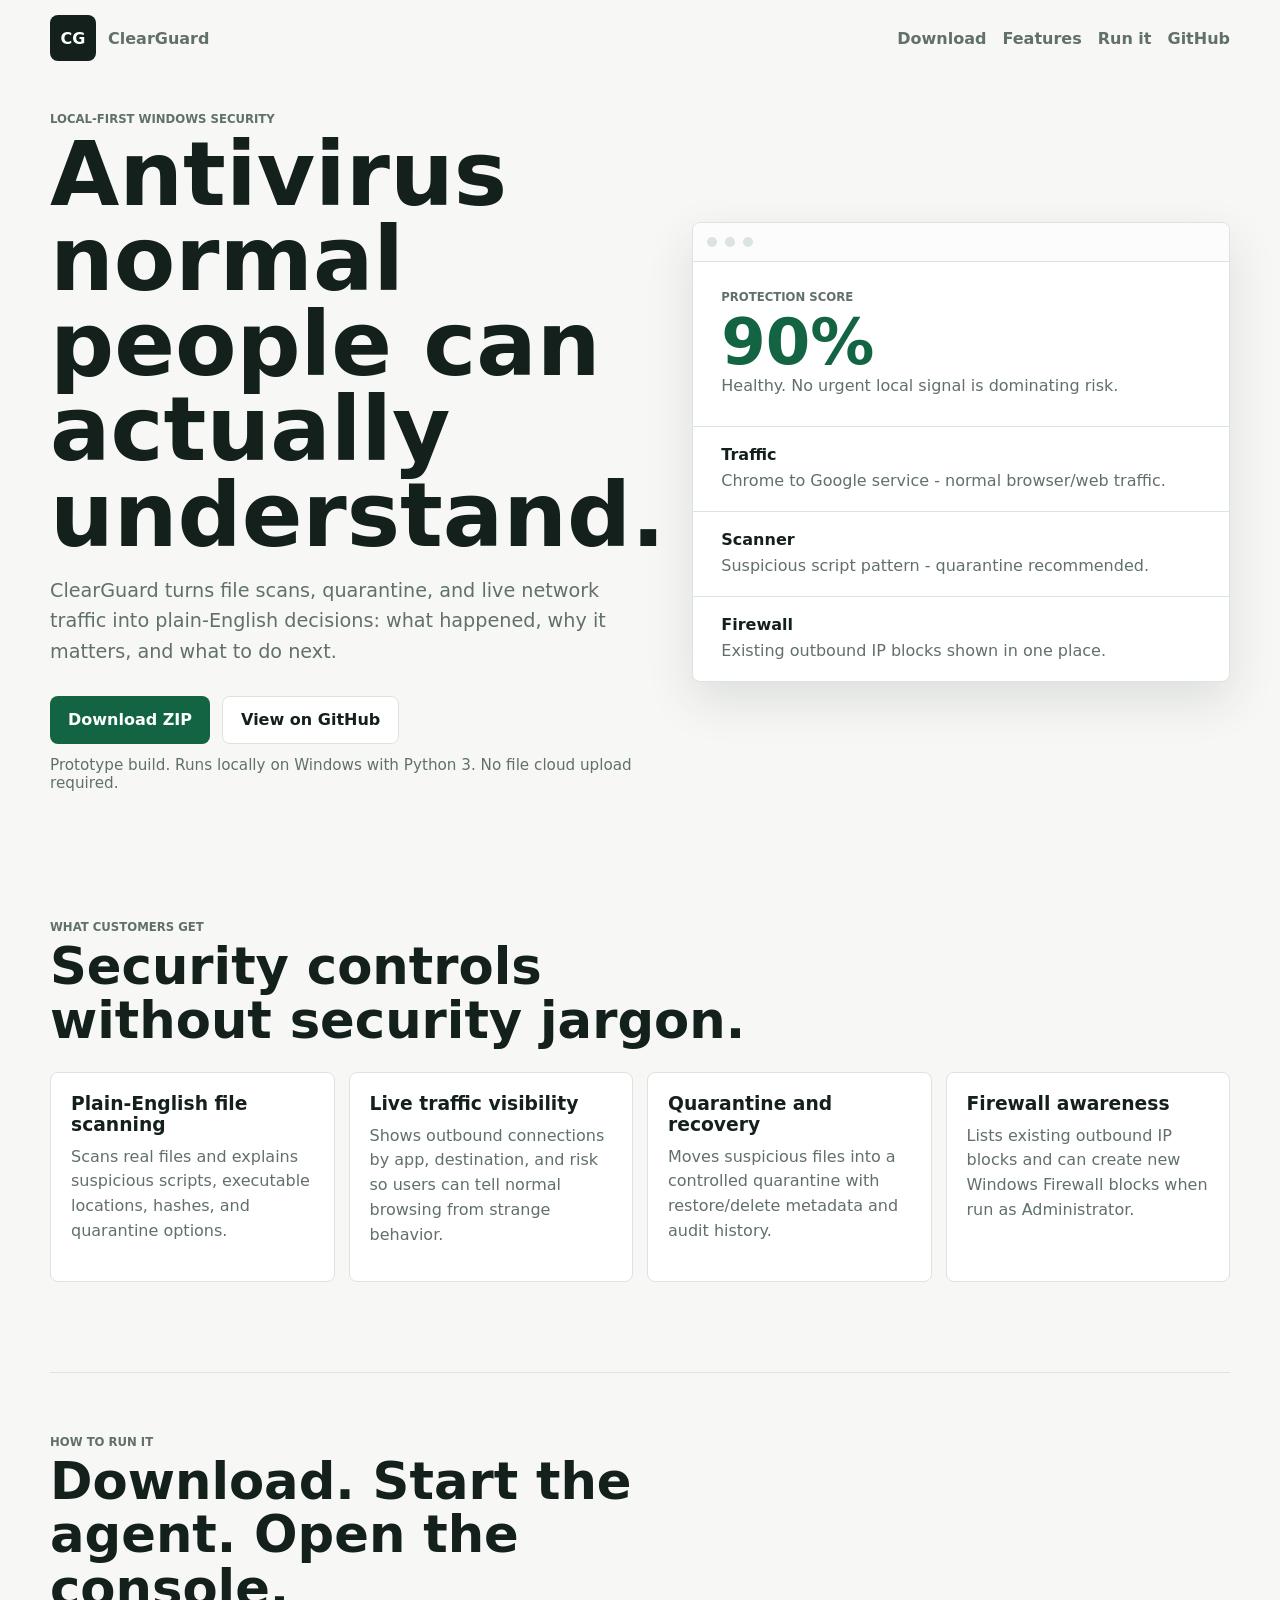
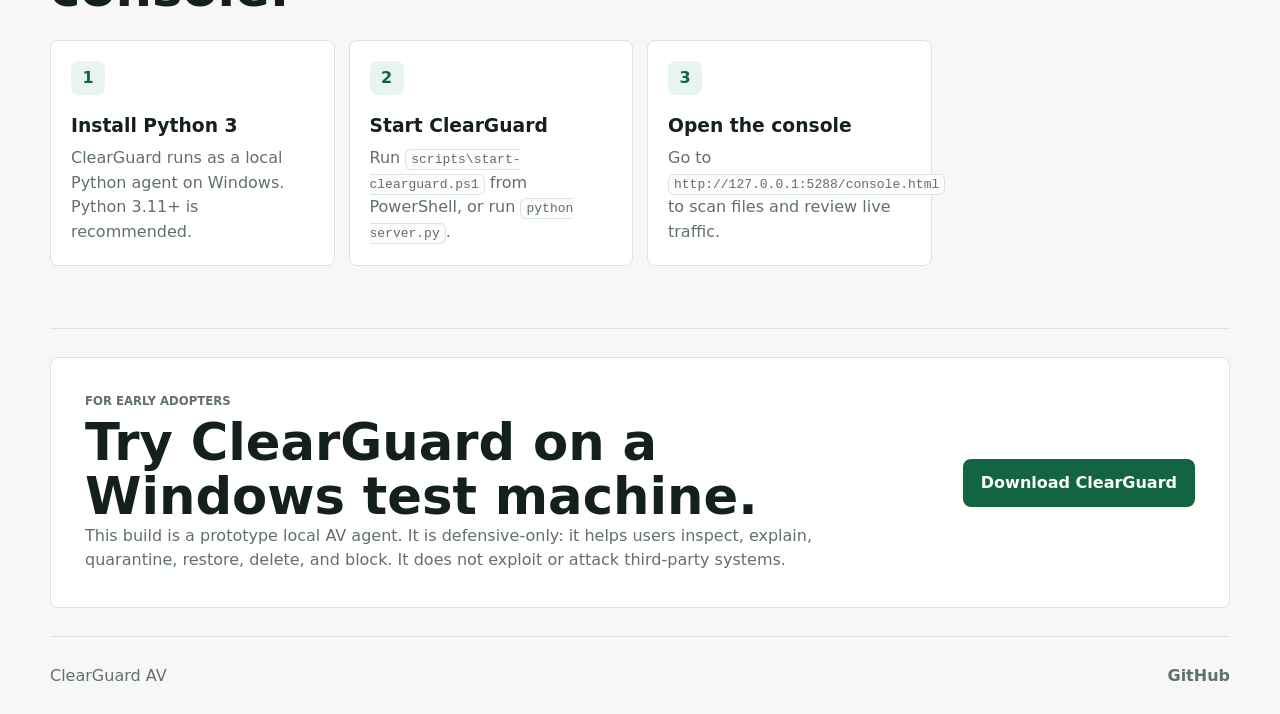
==== index.html @ 60182b29 "Build ClearGuard landing page and local AV console" ====
<!doctype html>
<html lang="en">
  <head>
    <meta charset="utf-8">
    <meta name="viewport" content="width=device-width, initial-scale=1">
    <title>ClearGuard AV - Antivirus normal people can control</title>
    <meta
      name="description"
      content="ClearGuard is a local Windows antivirus console that explains scans, quarantine, and network traffic in plain English."
    >
    <link rel="stylesheet" href="styles.css">
  </head>
  <body class="landing-body">
    <header class="landing-nav">
      <a class="landing-brand" href="index.html" aria-label="ClearGuard home">
        <span class="brand-mark" aria-hidden="true">CG</span>
        <span>ClearGuard</span>
      </a>
      <nav aria-label="Landing navigation">
        <a href="#download">Download</a>
        <a href="#features">Features</a>
        <a href="#run">Run it</a>
        <a href="https://github.com/Javen05/antivirus">GitHub</a>
      </nav>
    </header>

    <main>
      <section class="landing-hero">
        <div class="hero-copy">
          <p class="eyebrow">Local-first Windows security</p>
          <h1>Antivirus normal people can actually understand.</h1>
          <p>
            ClearGuard turns file scans, quarantine, and live network traffic into plain-English decisions:
            what happened, why it matters, and what to do next.
          </p>
          <div class="hero-actions" id="download">
            <a class="primary-link" href="https://github.com/Javen05/antivirus/archive/refs/heads/main.zip">Download ZIP</a>
            <a class="secondary-link" href="https://github.com/Javen05/antivirus">View on GitHub</a>
          </div>
          <p class="hero-note">Prototype build. Runs locally on Windows with Python 3. No file cloud upload required.</p>
        </div>

        <div class="hero-product" aria-label="ClearGuard product preview">
          <div class="product-top">
            <span></span>
            <span></span>
            <span></span>
          </div>
          <div class="product-score">
            <p class="eyebrow">Protection score</p>
            <strong>90%</strong>
            <span>Healthy. No urgent local signal is dominating risk.</span>
          </div>
          <div class="product-list">
            <article>
              <b>Traffic</b>
              <span>Chrome to Google service - normal browser/web traffic.</span>
            </article>
            <article>
              <b>Scanner</b>
              <span>Suspicious script pattern - quarantine recommended.</span>
            </article>
            <article>
              <b>Firewall</b>
              <span>Existing outbound IP blocks shown in one place.</span>
            </article>
          </div>
        </div>
      </section>

      <section class="landing-band" id="features">
        <div class="landing-section-head">
          <p class="eyebrow">What customers get</p>
          <h2>Security controls without security jargon.</h2>
        </div>
        <div class="feature-grid">
          <article>
            <h3>Plain-English file scanning</h3>
            <p>Scans real files and explains suspicious scripts, executable locations, hashes, and quarantine options.</p>
          </article>
          <article>
            <h3>Live traffic visibility</h3>
            <p>Shows outbound connections by app, destination, and risk so users can tell normal browsing from strange behavior.</p>
          </article>
          <article>
            <h3>Quarantine and recovery</h3>
            <p>Moves suspicious files into a controlled quarantine with restore/delete metadata and audit history.</p>
          </article>
          <article>
            <h3>Firewall awareness</h3>
            <p>Lists existing outbound IP blocks and can create new Windows Firewall blocks when run as Administrator.</p>
          </article>
        </div>
      </section>

      <section class="landing-band alt" id="run">
        <div class="landing-section-head">
          <p class="eyebrow">How to run it</p>
          <h2>Download. Start the agent. Open the console.</h2>
        </div>
        <div class="steps-grid">
          <article>
            <span>1</span>
            <h3>Install Python 3</h3>
            <p>ClearGuard runs as a local Python agent on Windows. Python 3.11+ is recommended.</p>
          </article>
          <article>
            <span>2</span>
            <h3>Start ClearGuard</h3>
            <p>Run <code>scripts\start-clearguard.ps1</code> from PowerShell, or run <code>python server.py</code>.</p>
          </article>
          <article>
            <span>3</span>
            <h3>Open the console</h3>
            <p>Go to <code>http://127.0.0.1:5288/console.html</code> to scan files and review live traffic.</p>
          </article>
        </div>
      </section>

      <section class="landing-cta">
        <div>
          <p class="eyebrow">For early adopters</p>
          <h2>Try ClearGuard on a Windows test machine.</h2>
          <p>
            This build is a prototype local AV agent. It is defensive-only: it helps users inspect, explain,
            quarantine, restore, delete, and block. It does not exploit or attack third-party systems.
          </p>
        </div>
        <a class="primary-link" href="https://github.com/Javen05/antivirus/archive/refs/heads/main.zip">Download ClearGuard</a>
      </section>
    </main>

    <footer class="landing-footer">
      <span>ClearGuard AV</span>
      <a href="https://github.com/Javen05/antivirus">GitHub</a>
    </footer>
  </body>
</html>
---- styles.css ----
:root {
  color-scheme: light;
  --bg: #f5f7f5;
  --surface: #ffffff;
  --ink: #14201b;
  --muted: #61706a;
  --line: #dce4df;
  --green: #1f8a5b;
  --green-dark: #126442;
  --amber: #c47a13;
  --red: #b83a3a;
  --blue: #356f9f;
  --shadow: 0 18px 48px rgba(30, 44, 38, 0.12);
}

* {
  box-sizing: border-box;
}

body {
  margin: 0;
  min-height: 100vh;
  background: var(--bg);
  color: var(--ink);
  font-family: Inter, ui-sans-serif, system-ui, -apple-system, BlinkMacSystemFont, "Segoe UI", sans-serif;
}

button,
input,
select {
  font: inherit;
}

button {
  cursor: pointer;
}

.app-shell {
  display: grid;
  grid-template-columns: 280px minmax(0, 1fr);
  min-height: 100vh;
}

.sidebar {
  display: flex;
  flex-direction: column;
  gap: 28px;
  min-width: 0;
  border-right: 1px solid var(--line);
  background: #fbfcfb;
  padding: 26px 20px;
}

.brand {
  display: flex;
  align-items: center;
  gap: 14px;
}

.brand-mark {
  display: grid;
  width: 46px;
  height: 46px;
  place-items: center;
  border-radius: 8px;
  background: var(--ink);
  color: white;
  font-weight: 800;
}

h1,
h2,
h3,
h4,
p {
  margin: 0;
}

.brand h1 {
  font-size: 1.25rem;
}

.brand p,
.eyebrow,
small {
  color: var(--muted);
}

.eyebrow {
  margin: 0 0 6px;
  font-size: 0.73rem;
  font-weight: 800;
  letter-spacing: 0;
  text-transform: uppercase;
}

.nav-list {
  display: grid;
  gap: 8px;
}

.nav-item,
.mode-button,
.icon-button,
.primary-action,
.secondary-action {
  min-height: 42px;
  border: 1px solid transparent;
  border-radius: 8px;
}

.nav-item {
  display: flex;
  align-items: center;
  gap: 12px;
  width: 100%;
  padding: 10px 12px;
  background: transparent;
  color: var(--muted);
  text-align: left;
}

.nav-item span {
  display: grid;
  width: 28px;
  height: 28px;
  place-items: center;
  border: 1px solid var(--line);
  border-radius: 8px;
  font-weight: 800;
}

.nav-item.active,
.nav-item:hover {
  background: #ecf4ef;
  color: var(--green-dark);
}

.trust-panel,
.panel,
.decision-card {
  border: 1px solid var(--line);
  border-radius: 8px;
  background: var(--surface);
}

.trust-panel {
  margin-top: auto;
  padding: 18px;
}

.trust-score {
  margin: 8px 0;
  color: var(--green-dark);
  font-size: 2.45rem;
  font-weight: 850;
}

.trust-panel p:last-child {
  color: var(--muted);
  line-height: 1.45;
}

.workspace {
  min-width: 0;
  padding: 28px;
}

.topbar {
  display: flex;
  align-items: center;
  justify-content: space-between;
  gap: 18px;
  margin-bottom: 24px;
}

.topbar h2 {
  font-size: clamp(1.55rem, 2.5vw, 2.3rem);
}

.mode-control {
  display: flex;
  gap: 6px;
  padding: 5px;
  border: 1px solid var(--line);
  border-radius: 8px;
  background: white;
}

.mode-button {
  padding: 0 14px;
  background: transparent;
  color: var(--muted);
}

.mode-button.active {
  background: var(--ink);
  color: white;
}

.view {
  display: none;
}

.view.active {
  display: block;
}

.status-grid {
  display: grid;
  grid-template-columns: repeat(3, minmax(0, 1fr));
  gap: 14px;
  margin-bottom: 16px;
}

.status-tile {
  display: flex;
  min-height: 132px;
  gap: 14px;
  padding: 18px;
  border: 1px solid var(--line);
  border-radius: 8px;
  background: white;
  box-shadow: 0 8px 24px rgba(30, 44, 38, 0.05);
}

.status-tile h3,
.panel h3,
.decision-card h3 {
  margin-bottom: 7px;
  font-size: 1.08rem;
}

.status-tile p,
.panel p,
.decision-card p,
.activity-item p,
.rule-item p,
.quarantine-item p,
.finding-item p {
  color: var(--muted);
  line-height: 1.5;
}

.tile-icon {
  display: grid;
  flex: 0 0 auto;
  width: 34px;
  height: 34px;
  place-items: center;
  border-radius: 8px;
  background: #e8f5ee;
  color: var(--green-dark);
  font-weight: 900;
}

.panel {
  padding: 20px;
  box-shadow: var(--shadow);
}

.split-panel {
  display: grid;
  grid-template-columns: minmax(0, 1fr) 360px;
  gap: 18px;
}

.section-head {
  display: flex;
  align-items: center;
  justify-content: space-between;
  gap: 14px;
  margin-bottom: 16px;
}

.section-head.subhead {
  margin-top: 24px;
}

.icon-button {
  display: grid;
  min-width: 42px;
  place-items: center;
  border-color: var(--line);
  background: white;
  color: var(--ink);
  font-weight: 800;
}

.activity-list,
.rules-list,
.quarantine-list,
.findings-list {
  display: grid;
  gap: 10px;
}

.activity-item,
.rule-item,
.quarantine-item,
.finding-item,
.empty-state {
  display: flex;
  align-items: flex-start;
  justify-content: space-between;
  gap: 14px;
  min-height: 74px;
  padding: 14px;
  border: 1px solid var(--line);
  border-radius: 8px;
  background: #fbfcfb;
}

.activity-item {
  justify-content: flex-start;
}

.activity-item h4,
.quarantine-item h4,
.finding-item h4,
.rule-item h4 {
  margin-bottom: 4px;
}

.risk-dot {
  flex: 0 0 auto;
  width: 12px;
  height: 12px;
  margin-top: 6px;
  border-radius: 50%;
  background: var(--green);
}

.risk-dot.medium,
.risk-pill.medium,
.finding-item.medium {
  border-color: #f0c27b;
}

.risk-dot.medium {
  background: var(--amber);
}

.risk-dot.high,
.risk-dot.critical {
  background: var(--red);
}

.finding-item.high,
.finding-item.critical {
  border-color: #e7a4a4;
}

.decision-card {
  align-self: start;
  padding: 18px;
  background: #fffdf9;
}

.input-row,
.quarantine-actions {
  display: flex;
  flex-wrap: wrap;
  gap: 8px;
  margin-top: 16px;
}

.input-row.wide {
  align-items: stretch;
  margin-bottom: 16px;
}

input {
  min-width: 0;
  min-height: 42px;
  flex: 1 1 220px;
  border: 1px solid var(--line);
  border-radius: 8px;
  padding: 0 12px;
}

.primary-action,
.secondary-action {
  padding: 0 14px;
  font-weight: 750;
}

.primary-action {
  border-color: var(--green-dark);
  background: var(--green-dark);
  color: white;
}

.primary-action.danger {
  border-color: var(--red);
  background: var(--red);
}

.secondary-action {
  border-color: var(--line);
  background: white;
  color: var(--ink);
}

.result-box {
  margin-top: 14px;
  padding: 12px;
  min-height: 48px;
  border: 1px solid var(--line);
  border-radius: 8px;
  background: white;
  color: var(--muted);
  line-height: 1.45;
}

.table-wrap {
  overflow-x: auto;
}

table {
  width: 100%;
  min-width: 760px;
  border-collapse: collapse;
}

th,
td {
  padding: 12px;
  border-bottom: 1px solid var(--line);
  text-align: left;
  vertical-align: top;
}

th {
  color: var(--muted);
  font-size: 0.78rem;
  text-transform: uppercase;
}

.risk-pill {
  display: inline-flex;
  min-width: 74px;
  justify-content: center;
  border: 1px solid var(--line);
  border-radius: 999px;
  padding: 4px 8px;
  background: #eef7f2;
  color: var(--green-dark);
  font-size: 0.8rem;
  font-weight: 800;
}

.risk-pill.info {
  background: #eef3f8;
  color: var(--blue);
}

.risk-pill.medium {
  background: #fff2df;
  color: var(--amber);
}

.risk-pill.high,
.risk-pill.critical {
  background: #fff0f0;
  color: var(--red);
}

.learn-grid {
  display: grid;
  grid-template-columns: repeat(2, minmax(0, 1fr));
  gap: 18px;
}

.learn-grid article {
  padding: 16px;
  border: 1px solid var(--line);
  border-radius: 8px;
  background: #fbfcfb;
}

@media (max-width: 1080px) {
  .status-grid,
  .split-panel,
  .learn-grid {
    grid-template-columns: 1fr;
  }
}

@media (max-width: 940px) {
  .app-shell {
    grid-template-columns: 1fr;
  }

  .sidebar {
    position: static;
    gap: 18px;
    border-right: 0;
    border-bottom: 1px solid var(--line);
  }

  .trust-panel {
    margin-top: 0;
  }
}

@media (max-width: 620px) {
  .workspace,
  .sidebar {
    padding: 18px;
  }

  .topbar {
    align-items: stretch;
    flex-direction: column;
  }

  .mode-control,
  .nav-list {
    overflow-x: auto;
  }

  .nav-list {
    display: flex;
  }

  .nav-item {
    flex: 0 0 auto;
    width: auto;
    white-space: nowrap;
  }

  .nav-item span {
    display: none;
  }

  .mode-button {
    flex: 1;
  }

  .activity-item,
  .quarantine-item,
  .rule-item,
  .finding-item {
    flex-direction: column;
  }
}

.landing-body {
  background: #f7f8f6;
}

.landing-nav,
.landing-footer {
  display: flex;
  align-items: center;
  justify-content: space-between;
  gap: 18px;
  width: min(1180px, calc(100% - 40px));
  margin: 0 auto;
}

.landing-nav {
  min-height: 76px;
}

.landing-brand {
  display: inline-flex;
  align-items: center;
  gap: 12px;
  color: var(--ink);
  font-weight: 850;
  text-decoration: none;
}

.landing-nav nav,
.landing-footer {
  display: flex;
  flex-wrap: wrap;
  gap: 16px;
}

.landing-nav a,
.landing-footer a {
  color: var(--muted);
  font-weight: 750;
  text-decoration: none;
}

.landing-nav a:hover,
.landing-footer a:hover {
  color: var(--green-dark);
}

.landing-hero {
  display: grid;
  grid-template-columns: minmax(0, 1.05fr) minmax(360px, 0.95fr);
  gap: 48px;
  align-items: center;
  width: min(1180px, calc(100% - 40px));
  min-height: calc(100vh - 118px);
  margin: 0 auto;
  padding: 34px 0 64px;
}

.hero-copy h1 {
  max-width: 760px;
  margin-bottom: 18px;
  font-size: clamp(3rem, 7vw, 5.7rem);
  line-height: 0.95;
}

.hero-copy > p:not(.eyebrow):not(.hero-note) {
  max-width: 650px;
  color: var(--muted);
  font-size: 1.2rem;
  line-height: 1.6;
}

.hero-actions {
  display: flex;
  flex-wrap: wrap;
  gap: 12px;
  margin: 28px 0 12px;
}

.primary-link,
.secondary-link {
  display: inline-flex;
  align-items: center;
  justify-content: center;
  min-height: 48px;
  border-radius: 8px;
  padding: 0 18px;
  font-weight: 850;
  text-decoration: none;
}

.primary-link {
  background: var(--green-dark);
  color: white;
}

.secondary-link {
  border: 1px solid var(--line);
  background: white;
  color: var(--ink);
}

.hero-note {
  color: var(--muted);
  font-size: 0.95rem;
}

.hero-product {
  overflow: hidden;
  border: 1px solid var(--line);
  border-radius: 8px;
  background: white;
  box-shadow: var(--shadow);
}

.product-top {
  display: flex;
  gap: 8px;
  padding: 14px;
  border-bottom: 1px solid var(--line);
  background: #fbfcfb;
}

.product-top span {
  width: 10px;
  height: 10px;
  border-radius: 50%;
  background: var(--line);
}

.product-score {
  padding: 28px;
  border-bottom: 1px solid var(--line);
}

.product-score strong {
  display: block;
  color: var(--green-dark);
  font-size: 4rem;
  line-height: 1;
}

.product-score span,
.product-list span {
  color: var(--muted);
  line-height: 1.5;
}

.product-list {
  display: grid;
  gap: 0;
}

.product-list article {
  display: grid;
  gap: 5px;
  padding: 18px 28px;
  border-bottom: 1px solid var(--line);
}

.product-list article:last-child {
  border-bottom: 0;
}

.landing-band,
.landing-cta {
  width: min(1180px, calc(100% - 40px));
  margin: 0 auto 28px;
  padding: 62px 0;
}

.landing-band.alt {
  border-top: 1px solid var(--line);
  border-bottom: 1px solid var(--line);
}

.landing-section-head {
  max-width: 720px;
  margin-bottom: 24px;
}

.landing-section-head h2,
.landing-cta h2 {
  font-size: clamp(2rem, 4vw, 3.2rem);
  line-height: 1.05;
}

.feature-grid,
.steps-grid {
  display: grid;
  grid-template-columns: repeat(4, minmax(0, 1fr));
  gap: 14px;
}

.feature-grid article,
.steps-grid article {
  min-height: 210px;
  border: 1px solid var(--line);
  border-radius: 8px;
  background: white;
  padding: 20px;
}

.feature-grid h3,
.steps-grid h3 {
  margin-bottom: 10px;
}

.feature-grid p,
.steps-grid p,
.landing-cta p {
  color: var(--muted);
  line-height: 1.55;
}

.steps-grid span {
  display: grid;
  width: 34px;
  height: 34px;
  place-items: center;
  margin-bottom: 20px;
  border-radius: 8px;
  background: #e8f5ee;
  color: var(--green-dark);
  font-weight: 900;
}

code {
  border: 1px solid var(--line);
  border-radius: 6px;
  background: #fbfcfb;
  padding: 2px 5px;
}

.landing-cta {
  display: flex;
  align-items: center;
  justify-content: space-between;
  gap: 26px;
  border: 1px solid var(--line);
  border-radius: 8px;
  background: white;
  padding: 34px;
}

.landing-cta div {
  max-width: 760px;
}

.landing-footer {
  min-height: 78px;
  border-top: 1px solid var(--line);
  color: var(--muted);
}

@media (max-width: 980px) {
  .landing-hero,
  .feature-grid,
  .steps-grid {
    grid-template-columns: 1fr;
  }

  .landing-hero {
    min-height: auto;
  }

  .hero-product {
    min-width: 0;
  }

  .landing-cta {
    align-items: flex-start;
    flex-direction: column;
  }
}

@media (max-width: 640px) {
  .landing-nav {
    align-items: flex-start;
    flex-direction: column;
    padding: 18px 0;
  }

  .landing-nav nav {
    gap: 12px;
  }

  .hero-copy h1 {
    font-size: 3rem;
  }
}
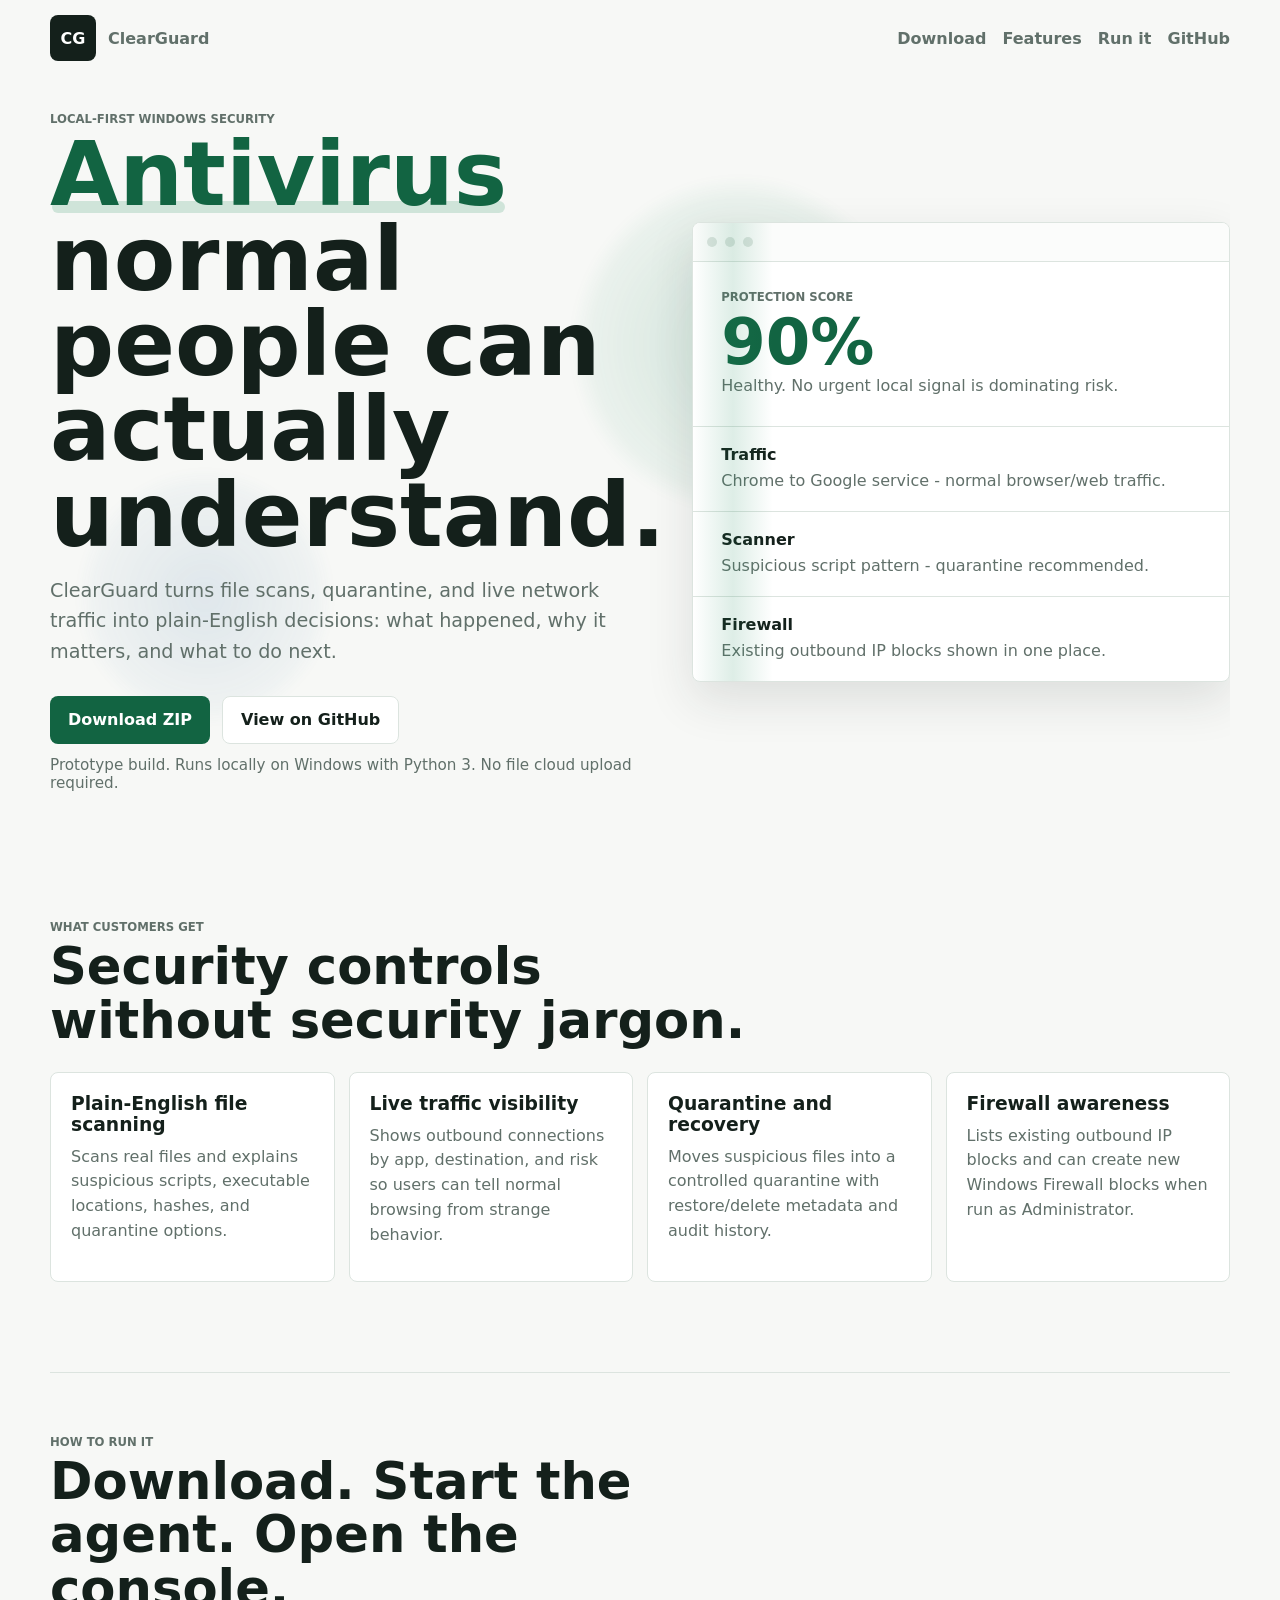
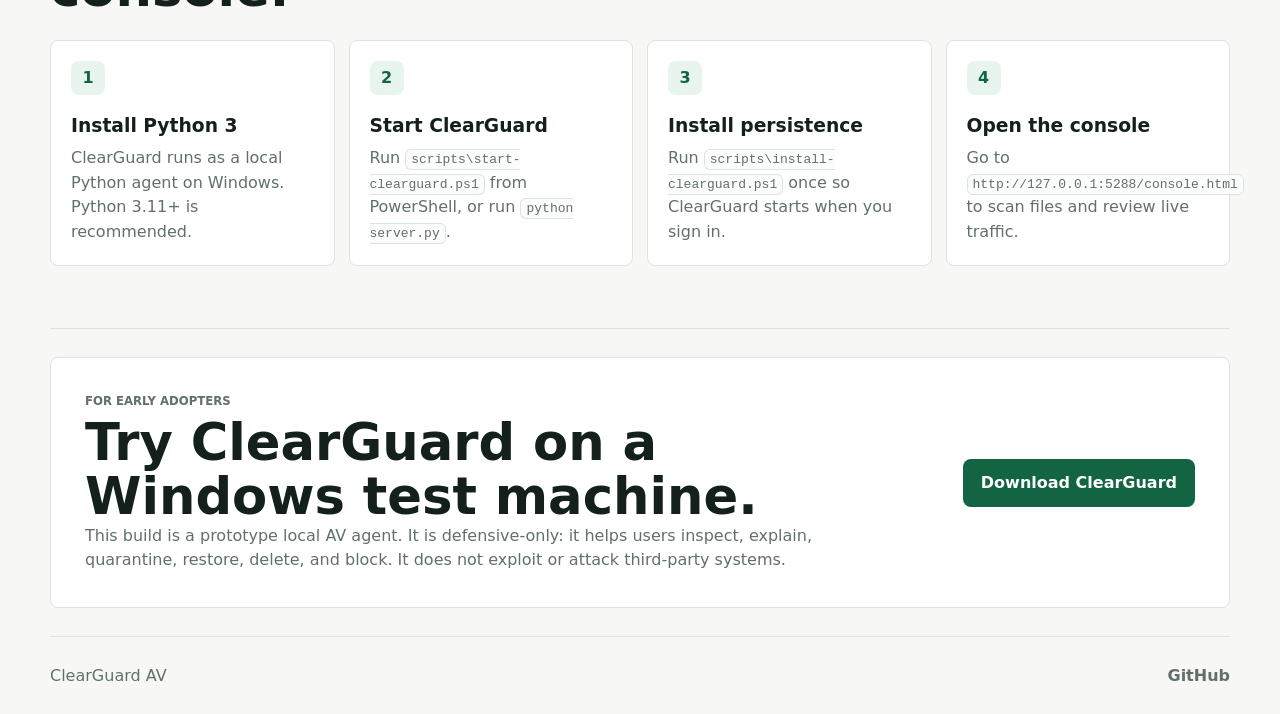
==== commit 6460c011: "Add persistence notifications unblock and animated landing" ====
--- a/index.html
+++ b/index.html
@@ -25,10 +25,12 @@
     </header>
 
     <main>
-      <section class="landing-hero">
+      <section class="landing-hero parallax-stage">
+        <div class="hero-aura aura-one" data-parallax="0.18"></div>
+        <div class="hero-aura aura-two" data-parallax="-0.12"></div>
         <div class="hero-copy">
           <p class="eyebrow">Local-first Windows security</p>
-          <h1>Antivirus normal people can actually understand.</h1>
+          <h1><span class="word-pop">Antivirus</span> normal people can actually understand.</h1>
           <p>
             ClearGuard turns file scans, quarantine, and live network traffic into plain-English decisions:
             what happened, why it matters, and what to do next.
@@ -40,12 +42,13 @@
           <p class="hero-note">Prototype build. Runs locally on Windows with Python 3. No file cloud upload required.</p>
         </div>
 
-        <div class="hero-product" aria-label="ClearGuard product preview">
+        <div class="hero-product float-card" aria-label="ClearGuard product preview">
           <div class="product-top">
             <span></span>
             <span></span>
             <span></span>
           </div>
+          <div class="scan-line" aria-hidden="true"></div>
           <div class="product-score">
             <p class="eyebrow">Protection score</p>
             <strong>90%</strong>
@@ -68,7 +71,7 @@
         </div>
       </section>
 
-      <section class="landing-band" id="features">
+      <section class="landing-band reveal" id="features">
         <div class="landing-section-head">
           <p class="eyebrow">What customers get</p>
           <h2>Security controls without security jargon.</h2>
@@ -93,7 +96,7 @@
         </div>
       </section>
 
-      <section class="landing-band alt" id="run">
+      <section class="landing-band alt reveal" id="run">
         <div class="landing-section-head">
           <p class="eyebrow">How to run it</p>
           <h2>Download. Start the agent. Open the console.</h2>
@@ -111,13 +114,18 @@
           </article>
           <article>
             <span>3</span>
+            <h3>Install persistence</h3>
+            <p>Run <code>scripts\install-clearguard.ps1</code> once so ClearGuard starts when you sign in.</p>
+          </article>
+          <article>
+            <span>4</span>
             <h3>Open the console</h3>
             <p>Go to <code>http://127.0.0.1:5288/console.html</code> to scan files and review live traffic.</p>
           </article>
         </div>
       </section>
 
-      <section class="landing-cta">
+      <section class="landing-cta reveal">
         <div>
           <p class="eyebrow">For early adopters</p>
           <h2>Try ClearGuard on a Windows test machine.</h2>
@@ -134,5 +142,6 @@
       <span>ClearGuard AV</span>
       <a href="https://github.com/Javen05/antivirus">GitHub</a>
     </footer>
+    <script src="landing.js"></script>
   </body>
 </html>
--- a/styles.css
+++ b/styles.css
@@ -358,11 +358,39 @@
 }
 
 .input-row,
-.quarantine-actions {
+.quarantine-actions,
+.decision-actions {
   display: flex;
   flex-wrap: wrap;
   gap: 8px;
   margin-top: 16px;
+}
+
+.toggle-list {
+  display: grid;
+  gap: 10px;
+  margin-top: 16px;
+}
+
+.toggle-list label {
+  display: flex;
+  align-items: center;
+  gap: 10px;
+  color: var(--ink);
+  font-weight: 750;
+}
+
+.toggle-list input {
+  flex: 0 0 auto;
+  width: 18px;
+  min-height: 18px;
+}
+
+hr {
+  height: 1px;
+  margin: 20px 0;
+  border: 0;
+  background: var(--line);
 }
 
 .input-row.wide {
@@ -593,6 +621,7 @@
 }
 
 .landing-hero {
+  position: relative;
   display: grid;
   grid-template-columns: minmax(0, 1.05fr) minmax(360px, 0.95fr);
   gap: 48px;
@@ -603,11 +632,66 @@
   padding: 34px 0 64px;
 }
 
+.parallax-stage {
+  overflow: hidden;
+}
+
+.hero-aura {
+  position: absolute;
+  z-index: 0;
+  border-radius: 999px;
+  filter: blur(8px);
+  opacity: 0.38;
+  pointer-events: none;
+}
+
+.aura-one {
+  width: 320px;
+  height: 320px;
+  top: 14%;
+  right: 28%;
+  background: radial-gradient(circle, rgba(31, 138, 91, 0.45), rgba(31, 138, 91, 0));
+}
+
+.aura-two {
+  width: 240px;
+  height: 240px;
+  bottom: 18%;
+  left: 3%;
+  background: radial-gradient(circle, rgba(53, 111, 159, 0.32), rgba(53, 111, 159, 0));
+}
+
+.hero-copy,
+.hero-product {
+  position: relative;
+  z-index: 1;
+}
+
 .hero-copy h1 {
   max-width: 760px;
   margin-bottom: 18px;
   font-size: clamp(3rem, 7vw, 5.7rem);
   line-height: 0.95;
+}
+
+.word-pop {
+  position: relative;
+  display: inline-block;
+  color: var(--green-dark);
+  animation: wordLift 3.4s ease-in-out infinite;
+}
+
+.word-pop::after {
+  content: "";
+  position: absolute;
+  left: 2px;
+  right: 2px;
+  bottom: 4px;
+  height: 12px;
+  z-index: -1;
+  border-radius: 999px;
+  background: rgba(31, 138, 91, 0.18);
+  animation: underlinePulse 2.8s ease-in-out infinite;
 }
 
 .hero-copy > p:not(.eyebrow):not(.hero-note) {
@@ -653,11 +737,23 @@
 }
 
 .hero-product {
+  position: relative;
   overflow: hidden;
   border: 1px solid var(--line);
   border-radius: 8px;
   background: white;
   box-shadow: var(--shadow);
+  animation: floatCard 5.5s ease-in-out infinite;
+}
+
+.scan-line {
+  position: absolute;
+  top: 0;
+  bottom: 0;
+  width: 80px;
+  background: linear-gradient(90deg, transparent, rgba(31, 138, 91, 0.15), transparent);
+  animation: scanSweep 4s ease-in-out infinite;
+  pointer-events: none;
 }
 
 .product-top {
@@ -746,6 +842,14 @@
   border-radius: 8px;
   background: white;
   padding: 20px;
+  transition: transform 180ms ease, box-shadow 180ms ease, border-color 180ms ease;
+}
+
+.feature-grid article:hover,
+.steps-grid article:hover {
+  transform: translateY(-4px);
+  border-color: rgba(31, 138, 91, 0.35);
+  box-shadow: 0 16px 36px rgba(30, 44, 38, 0.1);
 }
 
 .feature-grid h3,
@@ -798,6 +902,70 @@
   min-height: 78px;
   border-top: 1px solid var(--line);
   color: var(--muted);
+}
+
+.reveal {
+  opacity: 0;
+  transform: translateY(22px);
+  transition: opacity 520ms ease, transform 520ms ease;
+}
+
+.reveal.visible {
+  opacity: 1;
+  transform: translateY(0);
+}
+
+@keyframes floatCard {
+  0%,
+  100% {
+    transform: translateY(0);
+  }
+  50% {
+    transform: translateY(-10px);
+  }
+}
+
+@keyframes scanSweep {
+  0% {
+    left: -90px;
+  }
+  48%,
+  100% {
+    left: calc(100% + 90px);
+  }
+}
+
+@keyframes wordLift {
+  0%,
+  100% {
+    transform: translateY(0);
+  }
+  50% {
+    transform: translateY(-4px);
+  }
+}
+
+@keyframes underlinePulse {
+  0%,
+  100% {
+    transform: scaleX(0.9);
+    opacity: 0.55;
+  }
+  50% {
+    transform: scaleX(1.04);
+    opacity: 1;
+  }
+}
+
+@media (prefers-reduced-motion: reduce) {
+  *,
+  *::before,
+  *::after {
+    animation-duration: 0.001ms !important;
+    animation-iteration-count: 1 !important;
+    scroll-behavior: auto !important;
+    transition-duration: 0.001ms !important;
+  }
 }
 
 @media (max-width: 980px) {
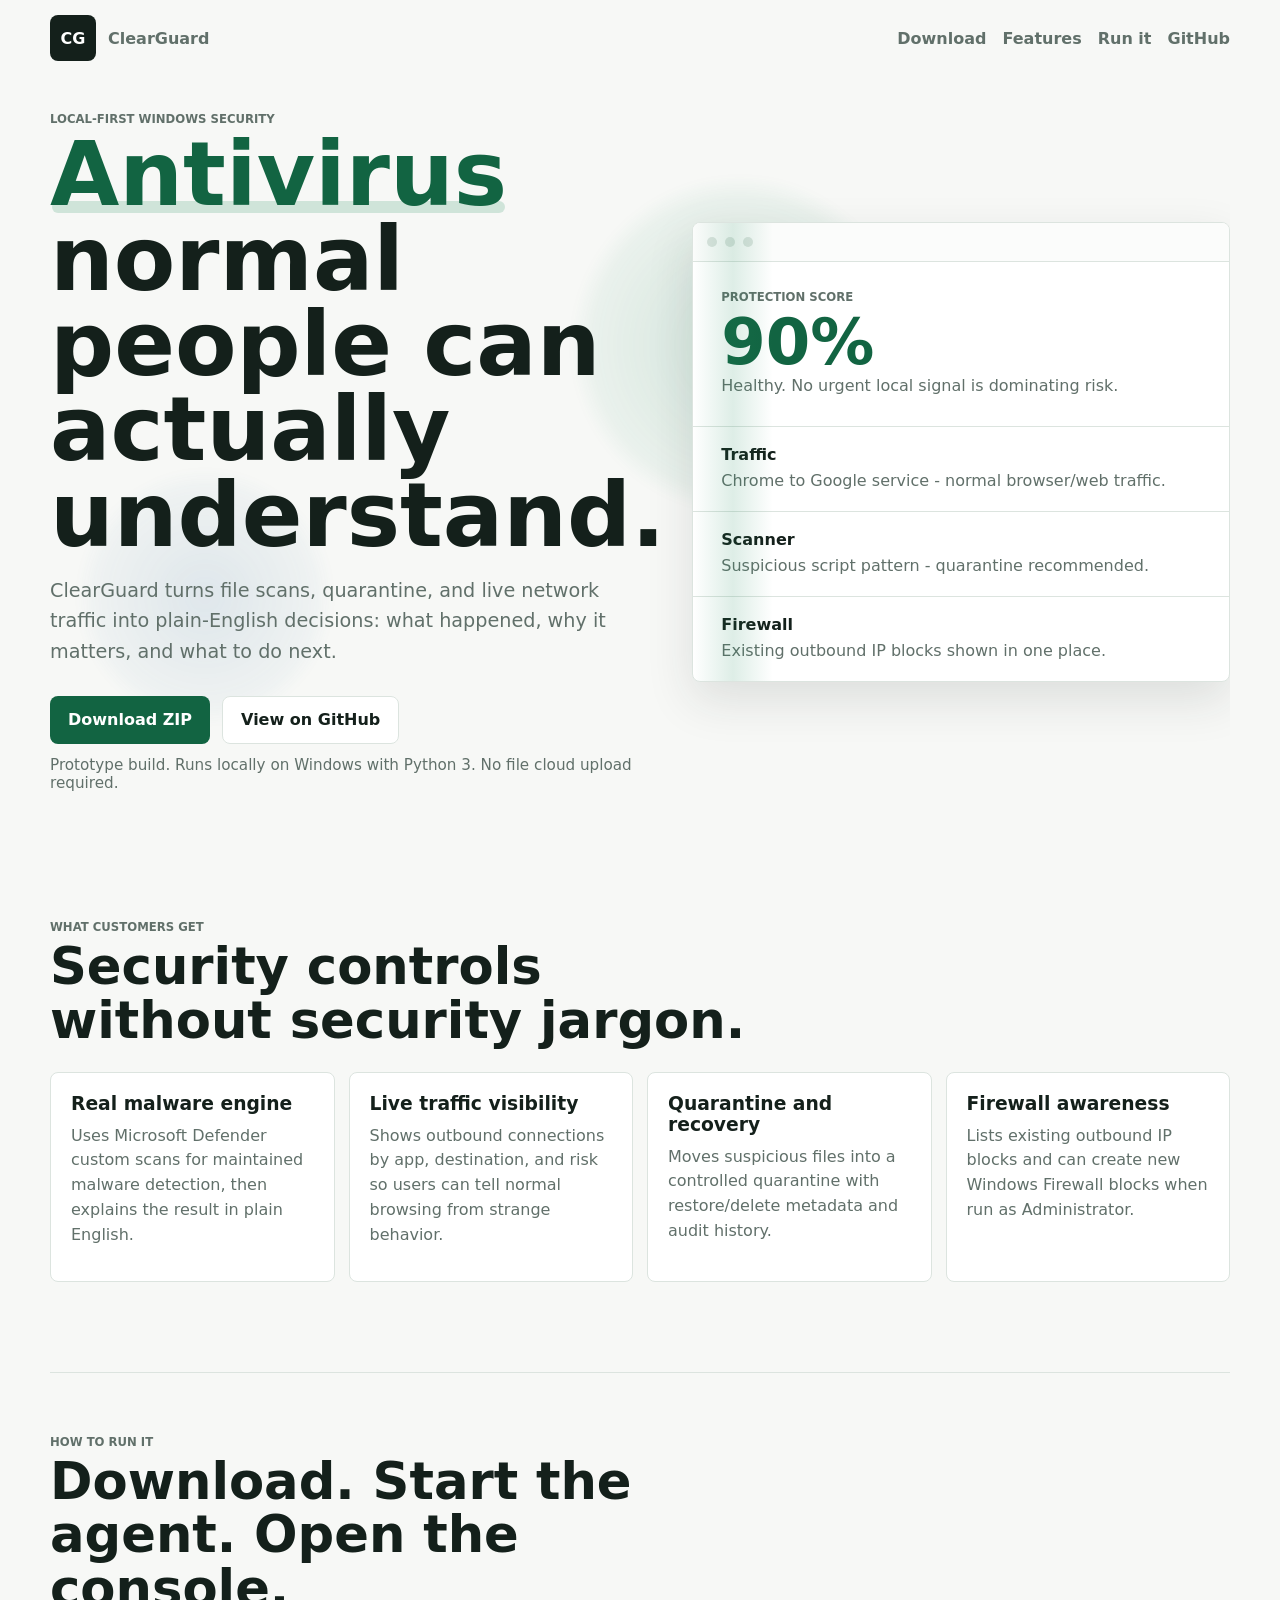
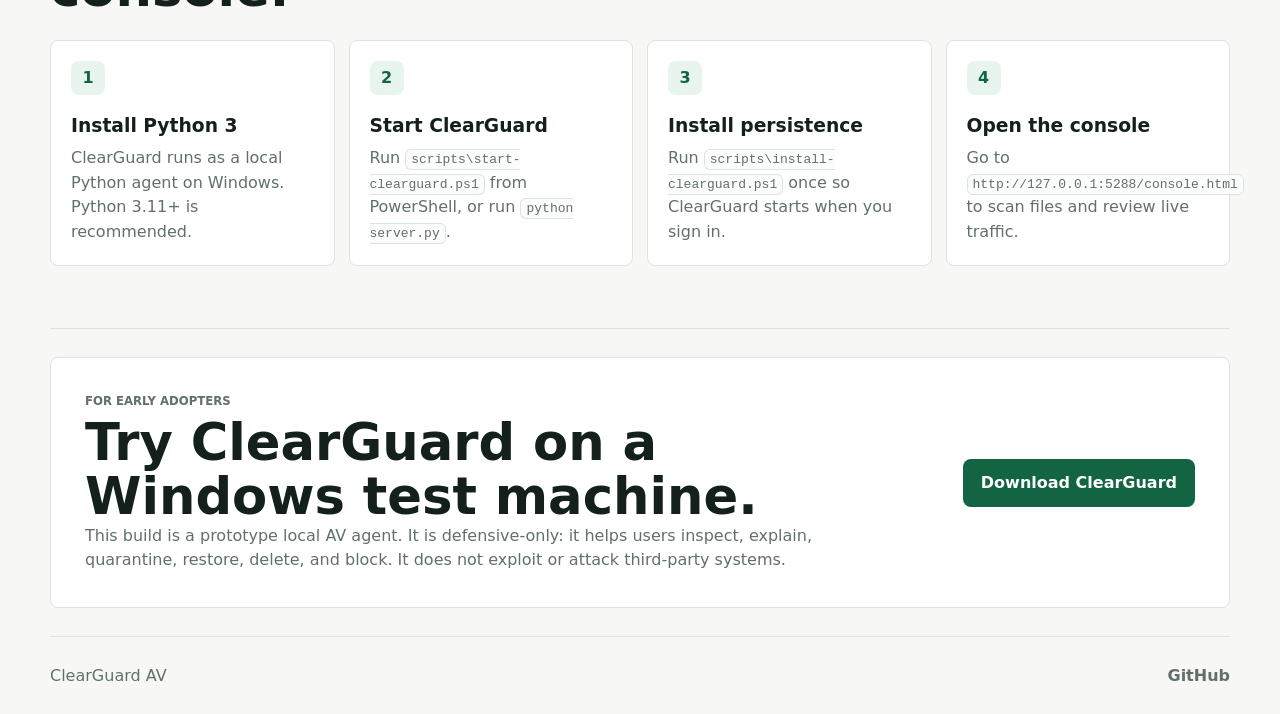
==== commit 566c9d92: "Integrate Microsoft Defender malware engine" ====
--- a/index.html
+++ b/index.html
@@ -78,8 +78,8 @@
         </div>
         <div class="feature-grid">
           <article>
-            <h3>Plain-English file scanning</h3>
-            <p>Scans real files and explains suspicious scripts, executable locations, hashes, and quarantine options.</p>
+            <h3>Real malware engine</h3>
+            <p>Uses Microsoft Defender custom scans for maintained malware detection, then explains the result in plain English.</p>
           </article>
           <article>
             <h3>Live traffic visibility</h3>
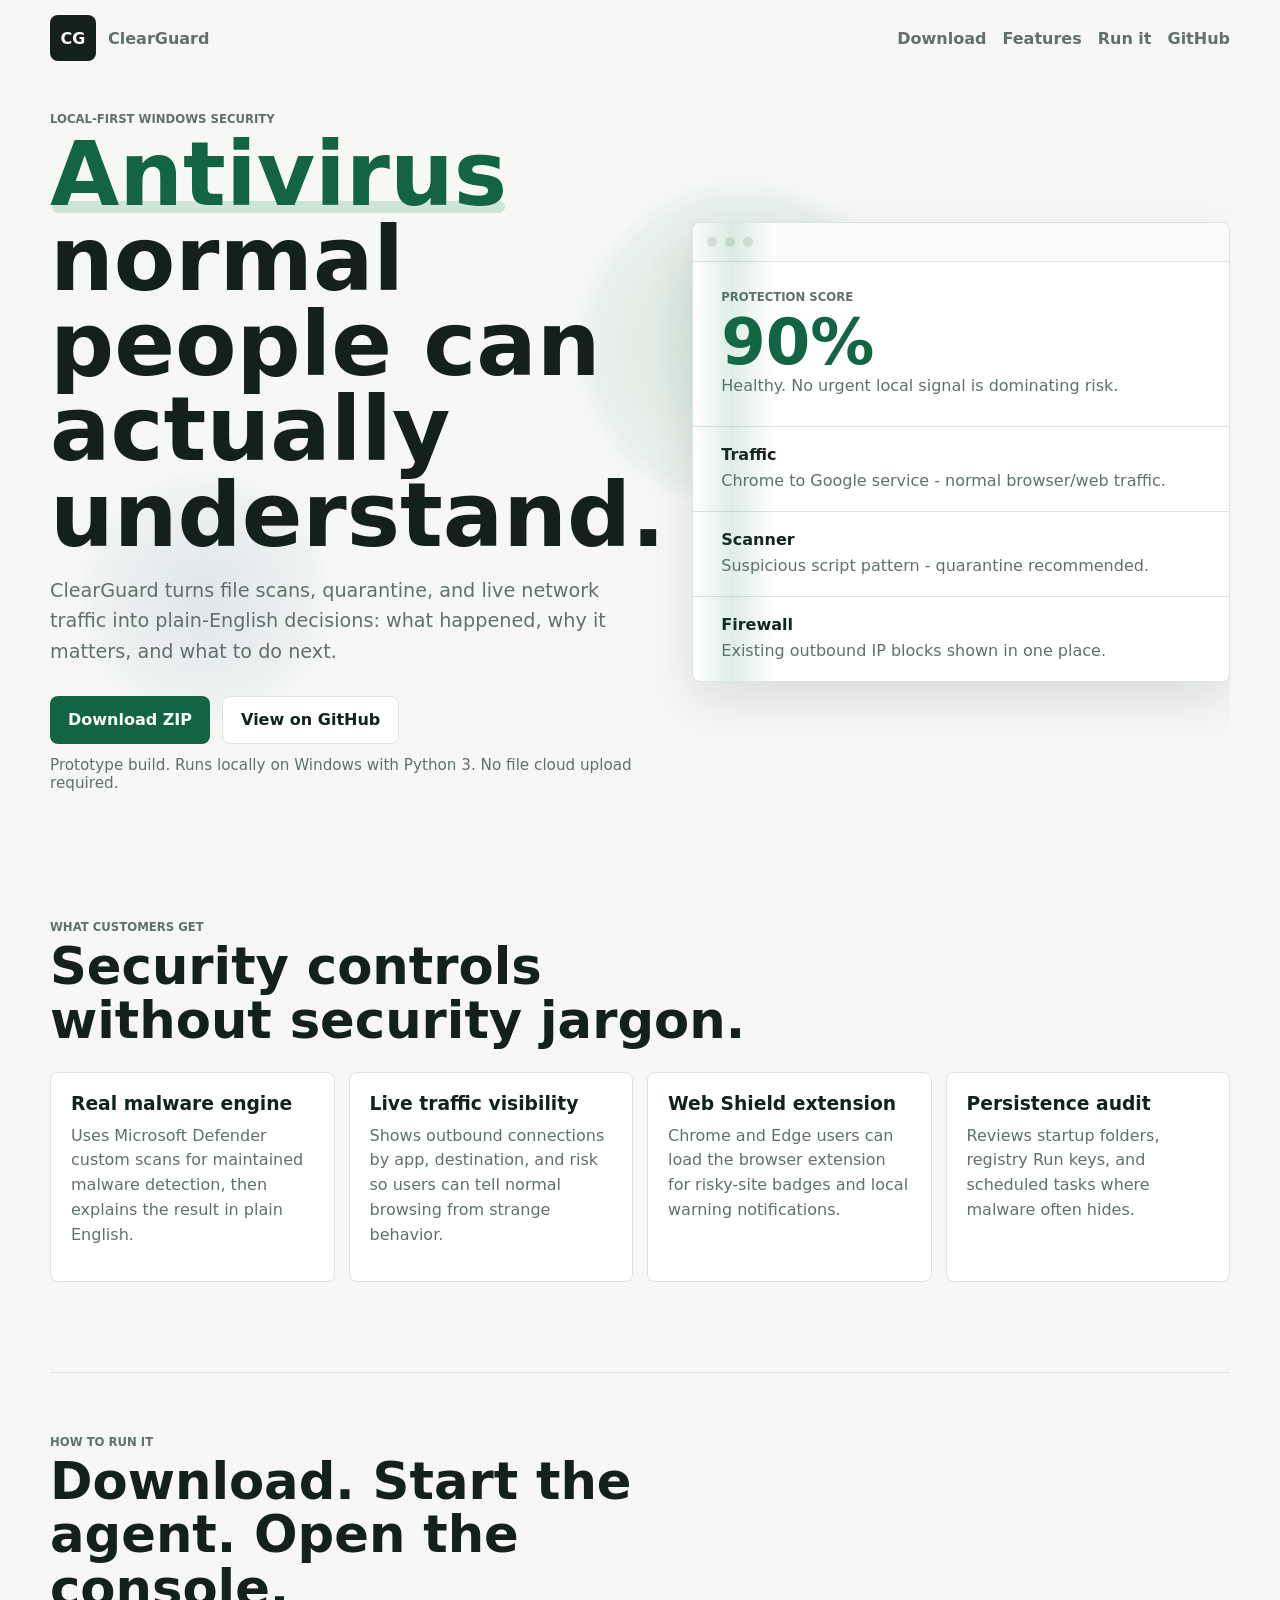
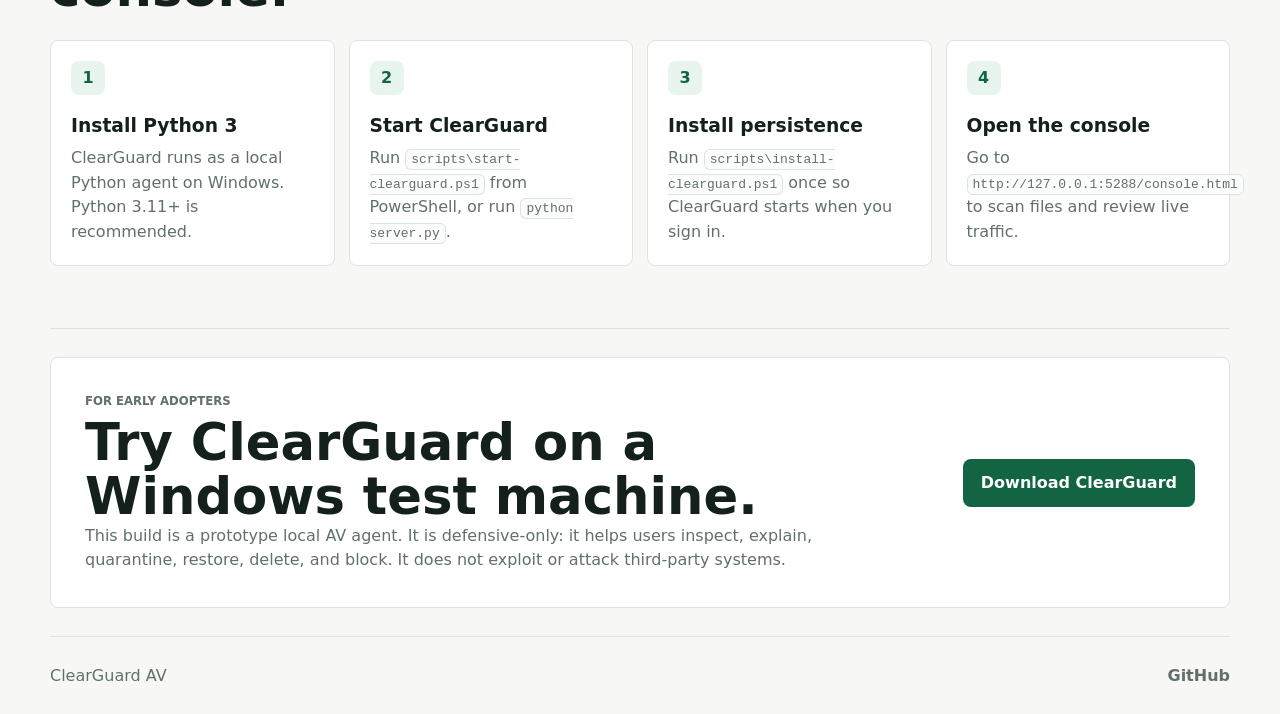
==== commit 1730e60e: "Add web shield startup audit and blocklists" ====
--- a/index.html
+++ b/index.html
@@ -86,12 +86,12 @@
             <p>Shows outbound connections by app, destination, and risk so users can tell normal browsing from strange behavior.</p>
           </article>
           <article>
-            <h3>Quarantine and recovery</h3>
-            <p>Moves suspicious files into a controlled quarantine with restore/delete metadata and audit history.</p>
+            <h3>Web Shield extension</h3>
+            <p>Chrome and Edge users can load the browser extension for risky-site badges and local warning notifications.</p>
           </article>
           <article>
-            <h3>Firewall awareness</h3>
-            <p>Lists existing outbound IP blocks and can create new Windows Firewall blocks when run as Administrator.</p>
+            <h3>Persistence audit</h3>
+            <p>Reviews startup folders, registry Run keys, and scheduled tasks where malware often hides.</p>
           </article>
         </div>
       </section>
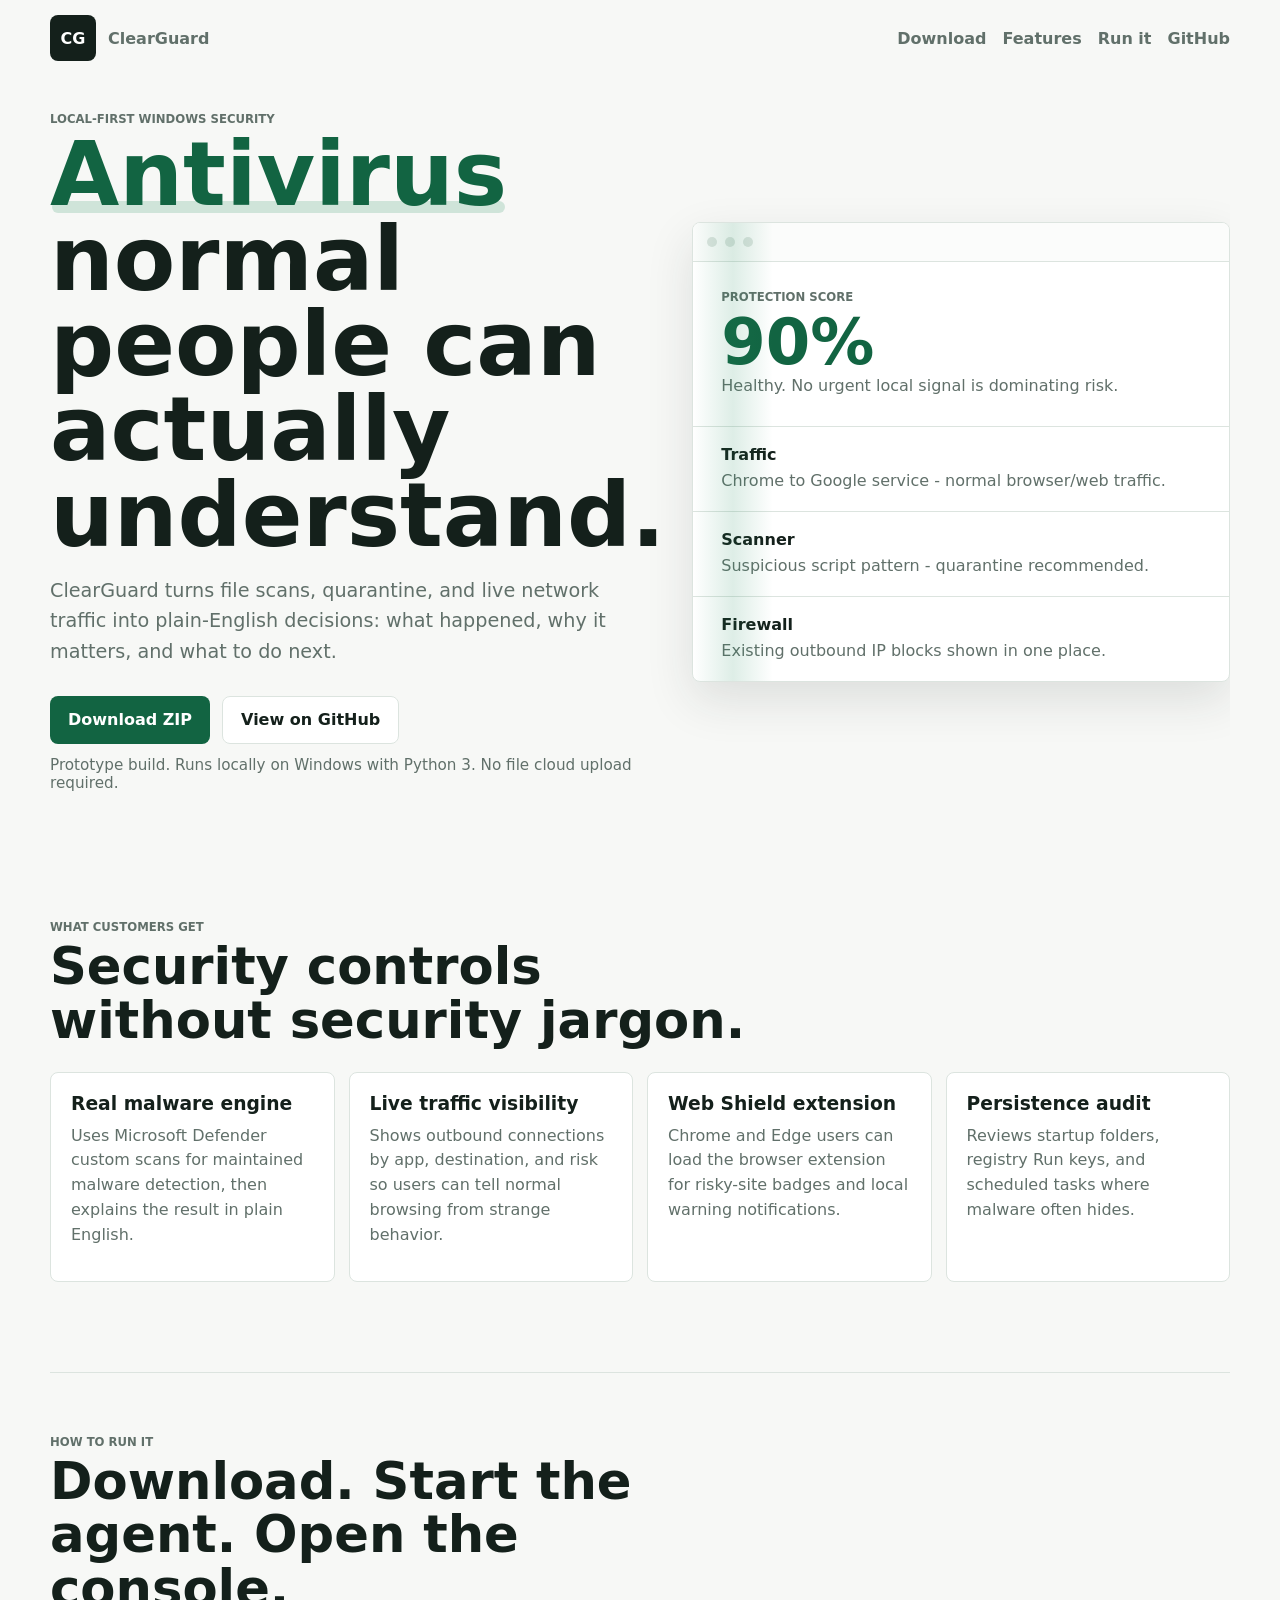
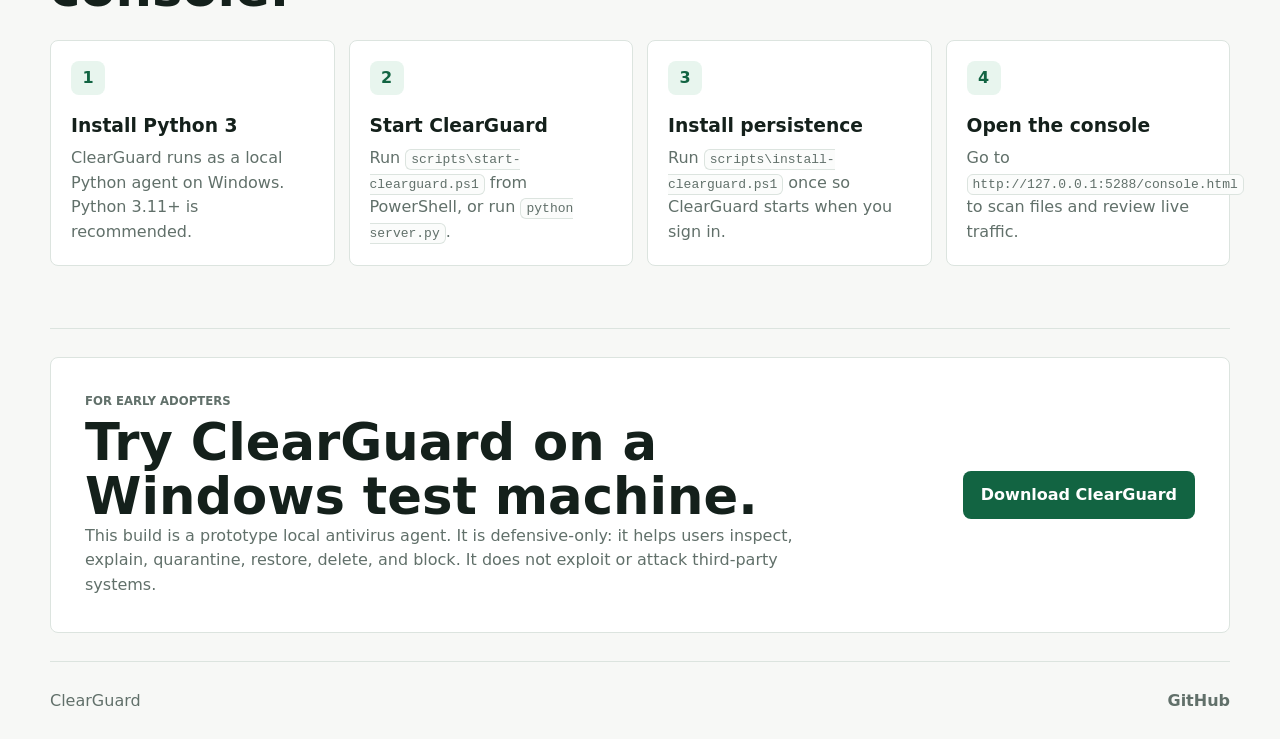
==== commit e34e4d14: "a" ====
--- a/index.html
+++ b/index.html
@@ -3,7 +3,7 @@
   <head>
     <meta charset="utf-8">
     <meta name="viewport" content="width=device-width, initial-scale=1">
-    <title>ClearGuard AV - Antivirus normal people can control</title>
+    <title>ClearGuard - Antivirus normal people can control</title>
     <meta
       name="description"
       content="ClearGuard is a local Windows antivirus console that explains scans, quarantine, and network traffic in plain English."
@@ -130,7 +130,7 @@
           <p class="eyebrow">For early adopters</p>
           <h2>Try ClearGuard on a Windows test machine.</h2>
           <p>
-            This build is a prototype local AV agent. It is defensive-only: it helps users inspect, explain,
+            This build is a prototype local antivirus agent. It is defensive-only: it helps users inspect, explain,
             quarantine, restore, delete, and block. It does not exploit or attack third-party systems.
           </p>
         </div>
@@ -139,7 +139,7 @@
     </main>
 
     <footer class="landing-footer">
-      <span>ClearGuard AV</span>
+      <span>ClearGuard</span>
       <a href="https://github.com/Javen05/antivirus">GitHub</a>
     </footer>
     <script src="landing.js"></script>
--- a/styles.css
+++ b/styles.css
@@ -35,6 +35,11 @@
   cursor: pointer;
 }
 
+button:disabled {
+  cursor: wait;
+  opacity: 0.68;
+}
+
 .app-shell {
   display: grid;
   grid-template-columns: 280px minmax(0, 1fr);
@@ -42,6 +47,10 @@
 }
 
 .sidebar {
+  position: sticky;
+  top: 0;
+  max-height: 100vh;
+  overflow-y: auto;
   display: flex;
   flex-direction: column;
   gap: 28px;
@@ -409,8 +418,32 @@
 
 .primary-action,
 .secondary-action {
+  position: relative;
   padding: 0 14px;
   font-weight: 750;
+}
+
+.is-loading {
+  pointer-events: none;
+}
+
+.is-loading::after {
+  content: "";
+  display: inline-block;
+  width: 0.85em;
+  height: 0.85em;
+  margin-left: 8px;
+  border: 2px solid currentColor;
+  border-right-color: transparent;
+  border-radius: 50%;
+  vertical-align: -0.12em;
+  animation: spin 0.7s linear infinite;
+}
+
+@keyframes spin {
+  to {
+    transform: rotate(360deg);
+  }
 }
 
 .primary-action {
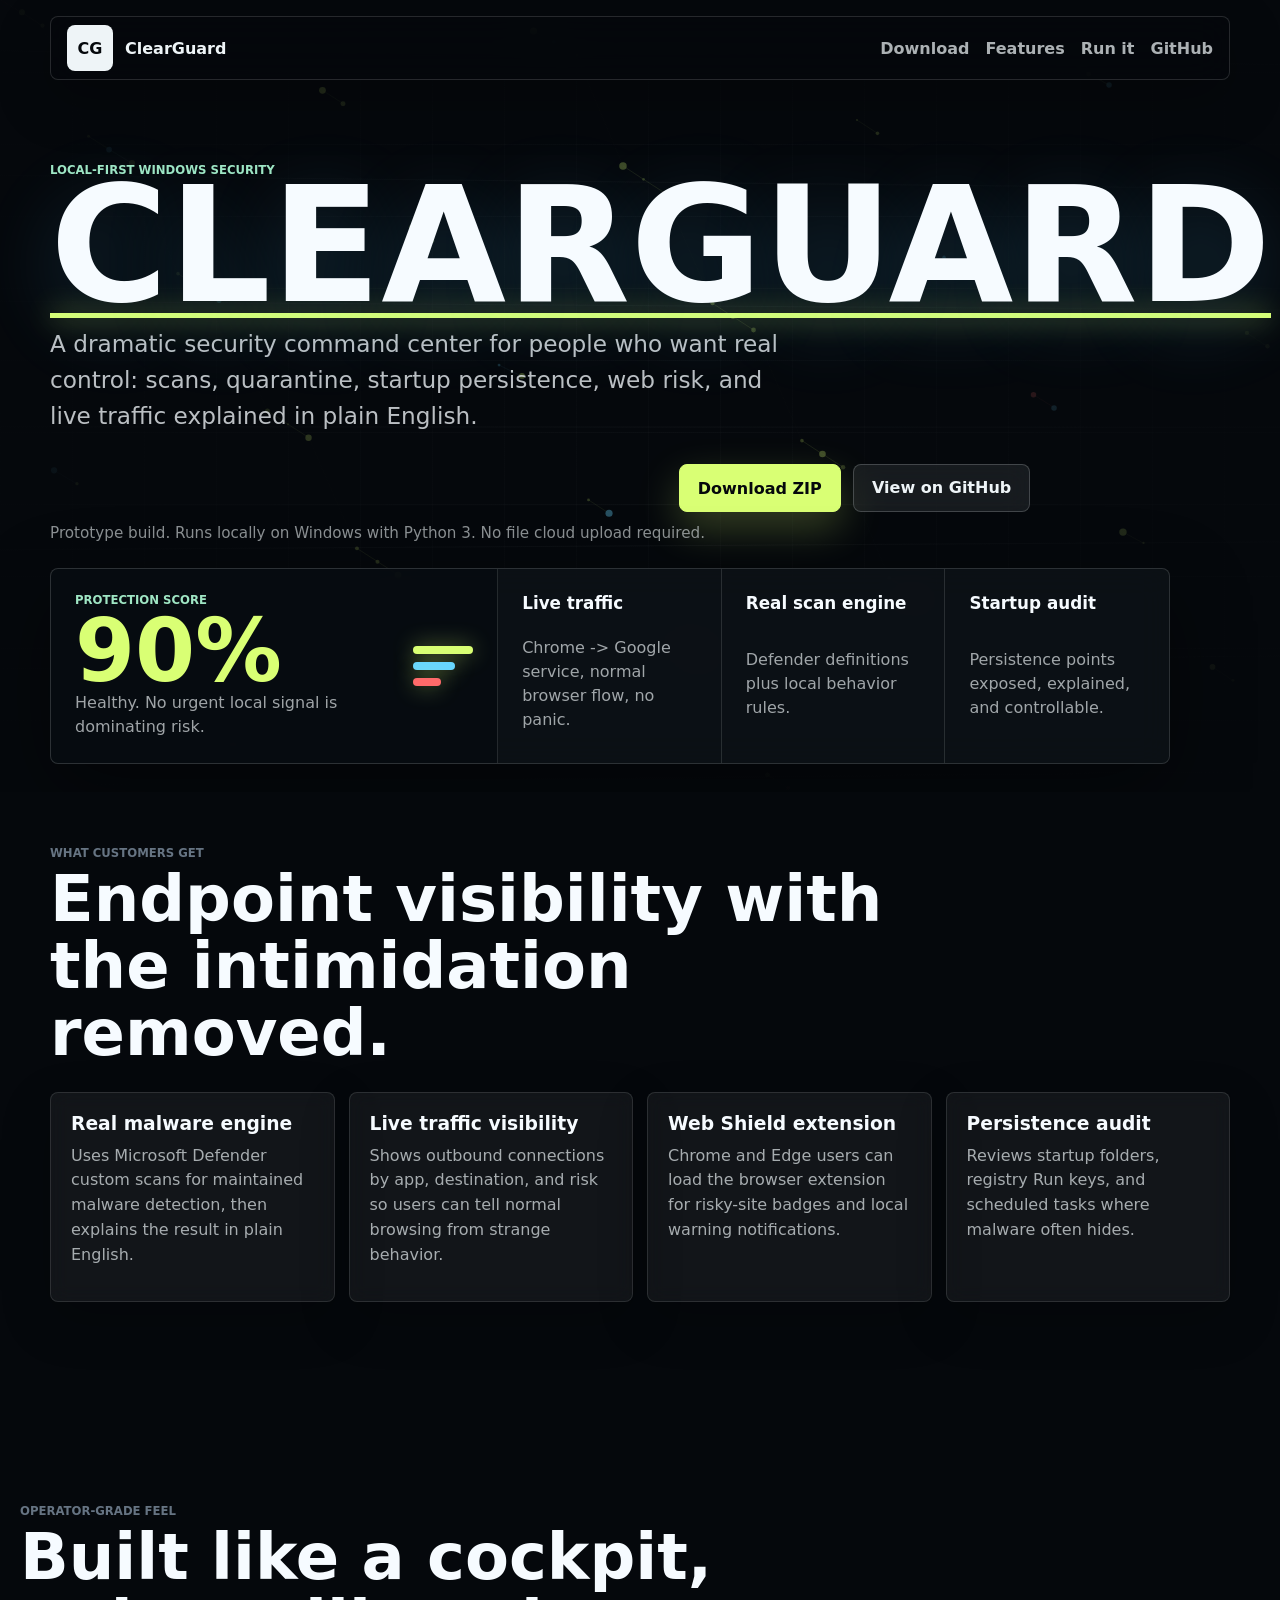
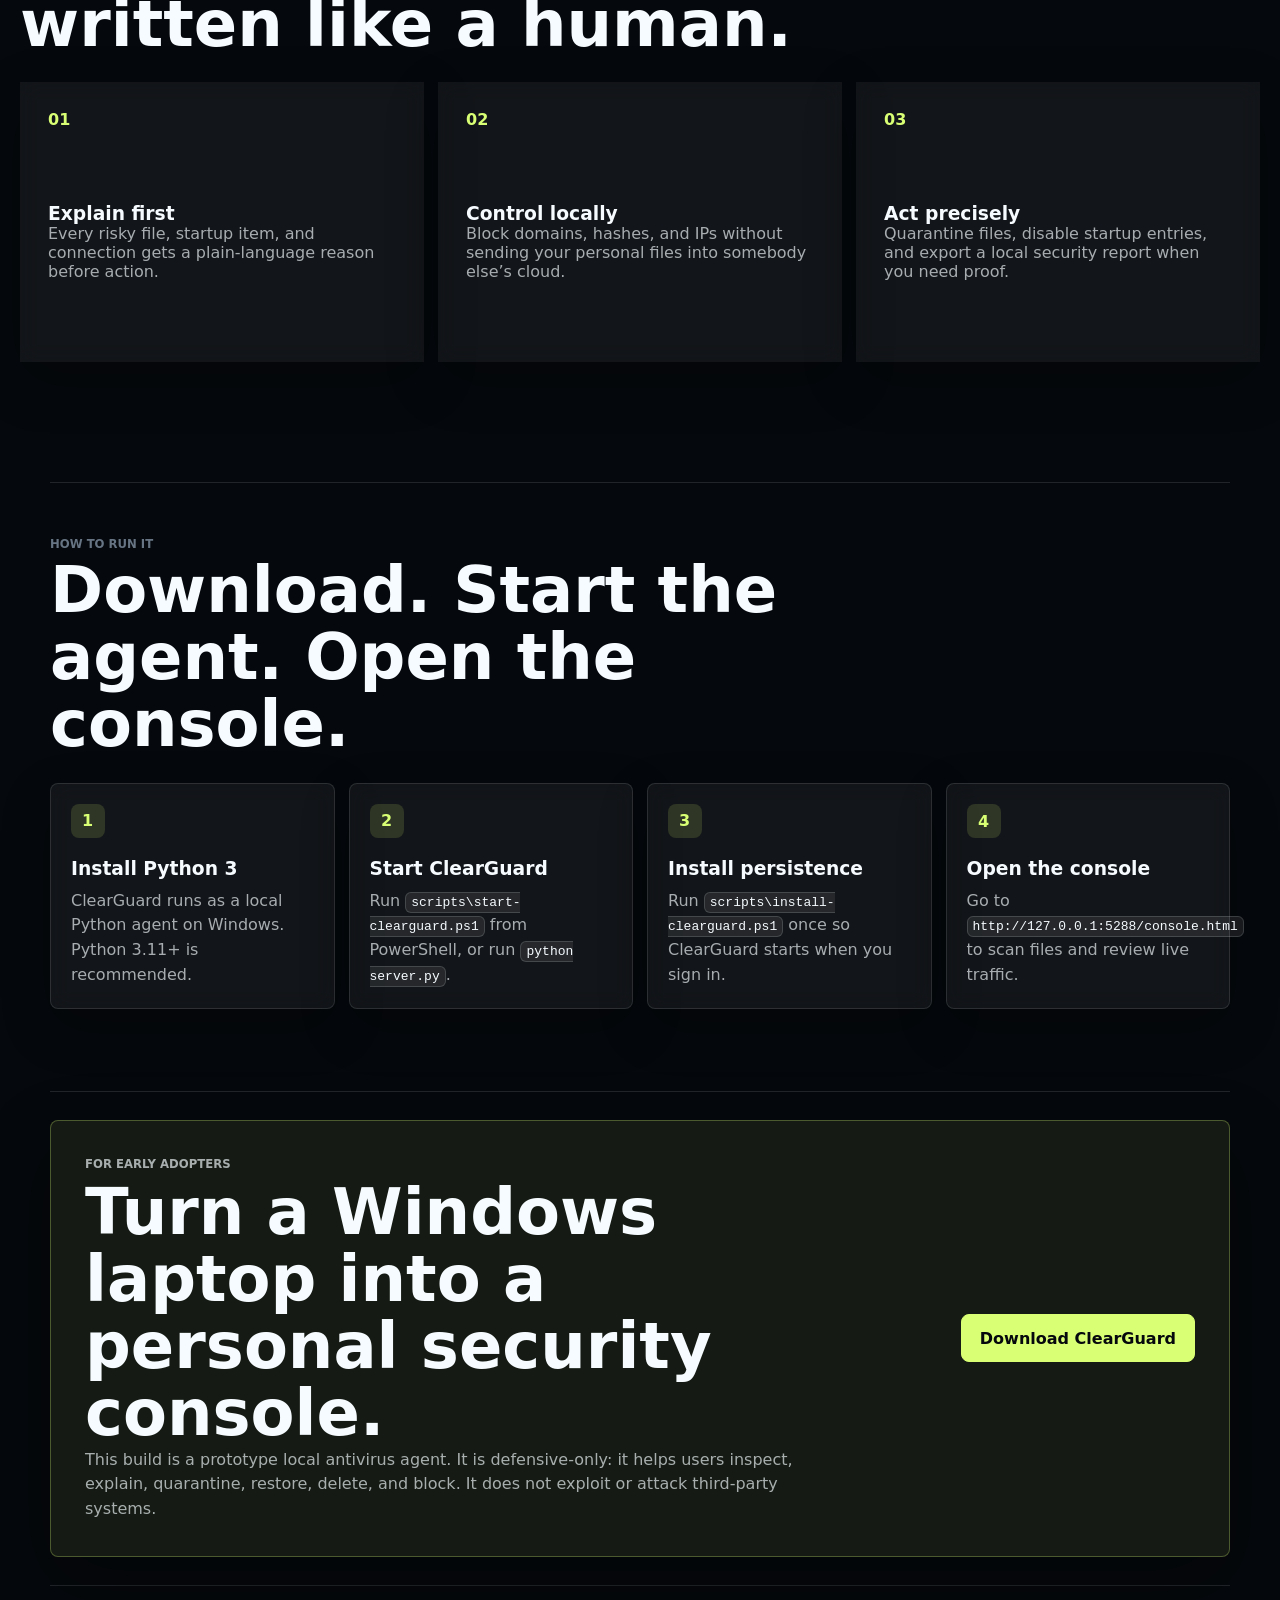
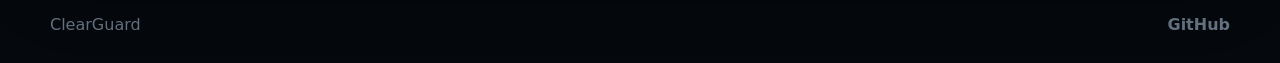
==== commit 130e5d68: "Dramatize landing and harden scans" ====
--- a/index.html
+++ b/index.html
@@ -3,12 +3,58 @@
   <head>
     <meta charset="utf-8">
     <meta name="viewport" content="width=device-width, initial-scale=1">
+    <meta name="theme-color" content="#1a1a2e">
     <title>ClearGuard - Antivirus normal people can control</title>
     <meta
       name="description"
-      content="ClearGuard is a local Windows antivirus console that explains scans, quarantine, and network traffic in plain English."
+      content="ClearGuard is a local Windows antivirus console that explains scans, quarantine, and network traffic in plain English. Real malware detection, live traffic visibility, and startup audit."
     >
+    <meta name="keywords" content="antivirus, malware detection, Windows security, local antivirus, endpoint protection, network traffic monitoring, startup audit">
+    <meta name="author" content="ClearGuard">
+    <meta name="robots" content="index, follow, max-image-preview:large, max-snippet:-1, max-video-preview:-1">
+    <meta name="canonical" href="https://github.com/Javen05/antivirus">
+    
+    <!-- Open Graph / Social Media -->
+    <meta property="og:type" content="website">
+    <meta property="og:title" content="ClearGuard - Antivirus normal people can control">
+    <meta property="og:description" content="A local Windows antivirus console with real malware detection, live traffic visibility, and startup audit. Control your security locally.">
+    <meta property="og:image" content="extension/icons/icon128.png">
+    <meta property="og:url" content="https://github.com/Javen05/antivirus">
+    
+    <!-- Twitter Card -->
+    <meta name="twitter:card" content="summary_large_image">
+    <meta name="twitter:title" content="ClearGuard - Antivirus normal people can control">
+    <meta name="twitter:description" content="A local Windows antivirus console with real malware detection, live traffic visibility, and startup audit.">
+    <meta name="twitter:image" content="extension/icons/icon128.png">
+    
+    <!-- Favicon -->
+    <link rel="icon" type="image/png" href="extension/icons/icon128.png" sizes="128x128">
+    <link rel="apple-touch-icon" href="extension/icons/icon128.png">
+    
     <link rel="stylesheet" href="styles.css">
+    
+    <!-- Schema.org Structured Data -->
+    <script type="application/ld+json">
+    {
+      "@context": "https://schema.org",
+      "@type": "SoftwareApplication",
+      "name": "ClearGuard",
+      "description": "A local Windows antivirus console that explains scans, quarantine, and network traffic in plain English.",
+      "url": "https://github.com/Javen05/antivirus",
+      "applicationCategory": "UtilitiesApplication",
+      "operatingSystem": "Windows",
+      "image": "extension/icons/icon128.png",
+      "author": {
+        "@type": "Organization",
+        "name": "ClearGuard"
+      },
+      "offers": {
+        "@type": "Offer",
+        "price": "0",
+        "priceCurrency": "USD"
+      }
+    }
+    </script>
   </head>
   <body class="landing-body">
     <header class="landing-nav">
@@ -25,47 +71,48 @@
     </header>
 
     <main>
-      <section class="landing-hero parallax-stage">
-        <div class="hero-aura aura-one" data-parallax="0.18"></div>
-        <div class="hero-aura aura-two" data-parallax="-0.12"></div>
-        <div class="hero-copy">
+      <section class="landing-hero parallax-stage" id="download">
+        <canvas class="threat-canvas" id="threatCanvas" aria-hidden="true"></canvas>
+        <div class="hero-gridlines" aria-hidden="true"></div>
+        <div class="hero-copy" data-parallax="-0.05">
           <p class="eyebrow">Local-first Windows security</p>
-          <h1><span class="word-pop">Antivirus</span> normal people can actually understand.</h1>
+          <h1><span class="word-pop">ClearGuard</span></h1>
           <p>
-            ClearGuard turns file scans, quarantine, and live network traffic into plain-English decisions:
-            what happened, why it matters, and what to do next.
+            A dramatic security command center for people who want real control: scans, quarantine,
+            startup persistence, web risk, and live traffic explained in plain English.
           </p>
-          <div class="hero-actions" id="download">
+          <div class="hero-actions">
             <a class="primary-link" href="https://github.com/Javen05/antivirus/archive/refs/heads/main.zip">Download ZIP</a>
             <a class="secondary-link" href="https://github.com/Javen05/antivirus">View on GitHub</a>
           </div>
           <p class="hero-note">Prototype build. Runs locally on Windows with Python 3. No file cloud upload required.</p>
         </div>
 
-        <div class="hero-product float-card" aria-label="ClearGuard product preview">
-          <div class="product-top">
-            <span></span>
-            <span></span>
-            <span></span>
+        <div class="hero-product" aria-label="ClearGuard product preview" data-parallax="0.035">
+          <div class="product-command">
+            <div>
+              <p class="eyebrow">Protection score</p>
+              <strong>90%</strong>
+              <span>Healthy. No urgent local signal is dominating risk.</span>
+            </div>
+            <div class="command-orbit" aria-hidden="true">
+              <span></span>
+              <span></span>
+              <span></span>
+            </div>
           </div>
-          <div class="scan-line" aria-hidden="true"></div>
-          <div class="product-score">
-            <p class="eyebrow">Protection score</p>
-            <strong>90%</strong>
-            <span>Healthy. No urgent local signal is dominating risk.</span>
-          </div>
-          <div class="product-list">
+          <div class="product-list dramatic-list">
             <article>
-              <b>Traffic</b>
-              <span>Chrome to Google service - normal browser/web traffic.</span>
+              <b>Live traffic</b>
+              <span>Chrome -> Google service, normal browser flow, no panic.</span>
             </article>
             <article>
-              <b>Scanner</b>
-              <span>Suspicious script pattern - quarantine recommended.</span>
+              <b>Real scan engine</b>
+              <span>Defender definitions plus local behavior rules.</span>
             </article>
             <article>
-              <b>Firewall</b>
-              <span>Existing outbound IP blocks shown in one place.</span>
+              <b>Startup audit</b>
+              <span>Persistence points exposed, explained, and controllable.</span>
             </article>
           </div>
         </div>
@@ -74,7 +121,7 @@
       <section class="landing-band reveal" id="features">
         <div class="landing-section-head">
           <p class="eyebrow">What customers get</p>
-          <h2>Security controls without security jargon.</h2>
+          <h2>Endpoint visibility with the intimidation removed.</h2>
         </div>
         <div class="feature-grid">
           <article>
@@ -92,6 +139,30 @@
           <article>
             <h3>Persistence audit</h3>
             <p>Reviews startup folders, registry Run keys, and scheduled tasks where malware often hides.</p>
+          </article>
+        </div>
+      </section>
+
+      <section class="landing-band luxury-band reveal">
+        <div class="landing-section-head">
+          <p class="eyebrow">Operator-grade feel</p>
+          <h2>Built like a cockpit, written like a human.</h2>
+        </div>
+        <div class="signal-strip">
+          <article>
+            <span>01</span>
+            <h3>Explain first</h3>
+            <p>Every risky file, startup item, and connection gets a plain-language reason before action.</p>
+          </article>
+          <article>
+            <span>02</span>
+            <h3>Control locally</h3>
+            <p>Block domains, hashes, and IPs without sending your personal files into somebody else’s cloud.</p>
+          </article>
+          <article>
+            <span>03</span>
+            <h3>Act precisely</h3>
+            <p>Quarantine files, disable startup entries, and export a local security report when you need proof.</p>
           </article>
         </div>
       </section>
@@ -128,7 +199,7 @@
       <section class="landing-cta reveal">
         <div>
           <p class="eyebrow">For early adopters</p>
-          <h2>Try ClearGuard on a Windows test machine.</h2>
+          <h2>Turn a Windows laptop into a personal security console.</h2>
           <p>
             This build is a prototype local antivirus agent. It is defensive-only: it helps users inspect, explain,
             quarantine, restore, delete, and block. It does not exploit or attack third-party systems.
--- a/styles.css
+++ b/styles.css
@@ -1,16 +1,18 @@
 :root {
   color-scheme: light;
-  --bg: #f5f7f5;
+  --bg: #f4f6f8;
   --surface: #ffffff;
-  --ink: #14201b;
-  --muted: #61706a;
-  --line: #dce4df;
+  --ink: #121a24;
+  --muted: #667483;
+  --line: #d9e1e8;
   --green: #1f8a5b;
   --green-dark: #126442;
   --amber: #c47a13;
   --red: #b83a3a;
-  --blue: #356f9f;
-  --shadow: 0 18px 48px rgba(30, 44, 38, 0.12);
+  --blue: #2e6fd0;
+  --violet: #7257c9;
+  --shadow: 0 18px 48px rgba(18, 26, 36, 0.11);
+  --soft-shadow: 0 10px 26px rgba(18, 26, 36, 0.07);
 }
 
 * {
@@ -20,7 +22,9 @@
 body {
   margin: 0;
   min-height: 100vh;
-  background: var(--bg);
+  background:
+    linear-gradient(180deg, rgba(255, 255, 255, 0.8), rgba(244, 246, 248, 0.96) 260px),
+    var(--bg);
   color: var(--ink);
   font-family: Inter, ui-sans-serif, system-ui, -apple-system, BlinkMacSystemFont, "Segoe UI", sans-serif;
 }
@@ -56,7 +60,8 @@
   gap: 28px;
   min-width: 0;
   border-right: 1px solid var(--line);
-  background: #fbfcfb;
+  background: rgba(255, 255, 255, 0.9);
+  backdrop-filter: blur(14px);
   padding: 26px 20px;
 }
 
@@ -116,6 +121,12 @@
   min-height: 42px;
   border: 1px solid transparent;
   border-radius: 8px;
+  transition:
+    transform 140ms ease,
+    box-shadow 140ms ease,
+    border-color 140ms ease,
+    background 140ms ease,
+    color 140ms ease;
 }
 
 .nav-item {
@@ -145,6 +156,27 @@
   color: var(--green-dark);
 }
 
+.nav-item:hover,
+.mode-button:hover,
+.icon-button:hover,
+.primary-action:hover,
+.secondary-action:hover,
+.primary-link:hover,
+.secondary-link:hover {
+  transform: translateY(-2px);
+}
+
+.nav-item:active,
+.mode-button:active,
+.icon-button:active,
+.primary-action:active,
+.secondary-action:active,
+.primary-link:active,
+.secondary-link:active {
+  transform: translateY(1px) scale(0.97);
+  box-shadow: inset 0 3px 10px rgba(18, 26, 36, 0.18);
+}
+
 .trust-panel,
 .panel,
 .decision-card {
@@ -176,11 +208,18 @@
 }
 
 .topbar {
+  position: sticky;
+  top: 0;
+  z-index: 5;
   display: flex;
   align-items: center;
   justify-content: space-between;
   gap: 18px;
-  margin-bottom: 24px;
+  margin: -28px -28px 24px;
+  padding: 24px 28px 18px;
+  border-bottom: 1px solid rgba(217, 225, 232, 0.72);
+  background: rgba(244, 246, 248, 0.86);
+  backdrop-filter: blur(14px);
 }
 
 .topbar h2 {
@@ -268,6 +307,91 @@
   box-shadow: var(--shadow);
 }
 
+.hero-panel {
+  display: flex;
+  align-items: center;
+  justify-content: space-between;
+  gap: 20px;
+  margin-bottom: 16px;
+  padding: 22px;
+  border: 1px solid var(--line);
+  border-radius: 8px;
+  background:
+    linear-gradient(135deg, rgba(46, 111, 208, 0.1), rgba(31, 138, 91, 0.08)),
+    white;
+  box-shadow: var(--soft-shadow);
+}
+
+.hero-panel h3 {
+  margin-bottom: 7px;
+  font-size: 1.22rem;
+}
+
+.hero-panel p:last-child {
+  color: var(--muted);
+  line-height: 1.5;
+}
+
+.hero-actions,
+.section-actions,
+.toolbar-row,
+.metrics-row {
+  display: flex;
+  flex-wrap: wrap;
+  gap: 10px;
+}
+
+.hero-actions {
+  justify-content: flex-end;
+}
+
+.metrics-row {
+  margin: 0 0 16px;
+}
+
+.metric-chip {
+  min-width: 128px;
+  padding: 12px 14px;
+  border: 1px solid var(--line);
+  border-radius: 8px;
+  background: #fbfcff;
+}
+
+.metric-chip strong,
+.metric-chip span {
+  display: block;
+}
+
+.metric-chip strong {
+  margin-bottom: 3px;
+  font-size: 1.08rem;
+}
+
+.metric-chip span {
+  color: var(--muted);
+  font-size: 0.78rem;
+  font-weight: 750;
+  text-transform: uppercase;
+}
+
+.toolbar-row {
+  align-items: center;
+  margin: 8px 0 16px;
+}
+
+.toolbar-row input,
+.toolbar-row select {
+  min-height: 42px;
+}
+
+.toolbar-row input {
+  flex: 1 1 280px;
+}
+
+.toolbar-row select {
+  flex: 0 1 210px;
+}
+
 .split-panel {
   display: grid;
   grid-template-columns: minmax(0, 1fr) 360px;
@@ -297,6 +421,7 @@
 }
 
 .activity-list,
+.action-list,
 .rules-list,
 .quarantine-list,
 .findings-list {
@@ -305,6 +430,7 @@
 }
 
 .activity-item,
+.action-item,
 .rule-item,
 .quarantine-item,
 .finding-item,
@@ -324,7 +450,12 @@
   justify-content: flex-start;
 }
 
+.action-item {
+  align-items: center;
+}
+
 .activity-item h4,
+.action-item h4,
 .quarantine-item h4,
 .finding-item h4,
 .rule-item h4 {
@@ -414,6 +545,34 @@
   border: 1px solid var(--line);
   border-radius: 8px;
   padding: 0 12px;
+}
+
+select,
+textarea {
+  border: 1px solid var(--line);
+  border-radius: 8px;
+  background: white;
+  color: var(--ink);
+}
+
+select {
+  padding: 0 12px;
+}
+
+textarea {
+  width: 100%;
+  min-height: 126px;
+  padding: 12px;
+  resize: vertical;
+  line-height: 1.45;
+}
+
+input:focus,
+select:focus,
+textarea:focus,
+button:focus-visible {
+  outline: 3px solid rgba(46, 111, 208, 0.18);
+  outline-offset: 2px;
 }
 
 .primary-action,
@@ -452,15 +611,34 @@
   color: white;
 }
 
+.primary-action:hover {
+  box-shadow: 0 12px 28px rgba(18, 100, 66, 0.28);
+}
+
 .primary-action.danger {
   border-color: var(--red);
   background: var(--red);
+}
+
+.primary-action.danger:hover {
+  box-shadow: 0 12px 28px rgba(184, 58, 58, 0.28);
 }
 
 .secondary-action {
   border-color: var(--line);
   background: white;
   color: var(--ink);
+}
+
+.secondary-action:hover,
+.icon-button:hover {
+  border-color: rgba(46, 111, 208, 0.38);
+  box-shadow: 0 12px 28px rgba(18, 26, 36, 0.12);
+}
+
+button:disabled:hover {
+  transform: none;
+  box-shadow: none;
 }
 
 .result-box {
@@ -493,6 +671,10 @@
 }
 
 th {
+  position: sticky;
+  top: 0;
+  z-index: 1;
+  background: white;
   color: var(--muted);
   font-size: 0.78rem;
   text-transform: uppercase;
@@ -546,6 +728,15 @@
   .learn-grid {
     grid-template-columns: 1fr;
   }
+
+  .hero-panel {
+    align-items: flex-start;
+    flex-direction: column;
+  }
+
+  .hero-actions {
+    justify-content: flex-start;
+  }
 }
 
 @media (max-width: 940px) {
@@ -600,10 +791,24 @@
   }
 
   .activity-item,
+  .action-item,
   .quarantine-item,
   .rule-item,
   .finding-item {
     flex-direction: column;
+  }
+
+  .section-actions,
+  .toolbar-row,
+  .hero-actions {
+    width: 100%;
+  }
+
+  .section-actions button,
+  .hero-actions button,
+  .toolbar-row input,
+  .toolbar-row select {
+    width: 100%;
   }
 }
 
@@ -667,31 +872,6 @@
 
 .parallax-stage {
   overflow: hidden;
-}
-
-.hero-aura {
-  position: absolute;
-  z-index: 0;
-  border-radius: 999px;
-  filter: blur(8px);
-  opacity: 0.38;
-  pointer-events: none;
-}
-
-.aura-one {
-  width: 320px;
-  height: 320px;
-  top: 14%;
-  right: 28%;
-  background: radial-gradient(circle, rgba(31, 138, 91, 0.45), rgba(31, 138, 91, 0));
-}
-
-.aura-two {
-  width: 240px;
-  height: 240px;
-  bottom: 18%;
-  left: 3%;
-  background: radial-gradient(circle, rgba(53, 111, 159, 0.32), rgba(53, 111, 159, 0));
 }
 
 .hero-copy,
@@ -751,6 +931,12 @@
   padding: 0 18px;
   font-weight: 850;
   text-decoration: none;
+  transition:
+    transform 140ms ease,
+    box-shadow 140ms ease,
+    border-color 140ms ease,
+    background 140ms ease,
+    color 140ms ease;
 }
 
 .primary-link {
@@ -1037,3 +1223,408 @@
     font-size: 3rem;
   }
 }
+
+/* Dramatic high-end landing page refresh */
+.landing-body {
+  overflow-x: hidden;
+  background: #05080c;
+  color: #eef4f7;
+}
+
+.landing-body .brand-mark {
+  background: #eef4f7;
+  color: #05080c;
+}
+
+.landing-nav {
+  position: fixed;
+  top: 16px;
+  left: 0;
+  right: 0;
+  z-index: 20;
+  min-height: 64px;
+  padding: 0 16px;
+  border: 1px solid rgba(238, 244, 247, 0.14);
+  border-radius: 8px;
+  background: rgba(5, 8, 12, 0.72);
+  backdrop-filter: blur(18px);
+  box-shadow: 0 18px 54px rgba(0, 0, 0, 0.28);
+}
+
+.landing-brand,
+.landing-nav a {
+  color: #eef4f7;
+}
+
+.landing-nav a:not(.landing-brand) {
+  color: rgba(238, 244, 247, 0.72);
+}
+
+.landing-nav a:hover {
+  color: #d9ff74;
+}
+
+.landing-hero {
+  position: relative;
+  display: grid;
+  grid-template-columns: 1fr;
+  align-content: end;
+  gap: 26px;
+  width: 100%;
+  min-height: 88svh;
+  margin: 0;
+  padding: 116px max(24px, calc((100vw - 1180px) / 2)) 28px;
+  overflow: hidden;
+  isolation: isolate;
+  background: #05080c;
+}
+
+.threat-canvas,
+.hero-gridlines {
+  position: absolute;
+  inset: 0;
+  width: 100%;
+  height: 100%;
+}
+
+.threat-canvas {
+  z-index: -3;
+}
+
+.hero-gridlines {
+  z-index: -2;
+  background-image:
+    linear-gradient(rgba(238, 244, 247, 0.06) 1px, transparent 1px),
+    linear-gradient(90deg, rgba(238, 244, 247, 0.04) 1px, transparent 1px);
+  background-size: 72px 72px;
+  mask-image: linear-gradient(to bottom, transparent 0%, black 18%, black 84%, transparent 100%);
+}
+
+.landing-hero::after {
+  content: "";
+  position: absolute;
+  inset: 0;
+  z-index: -1;
+  background:
+    linear-gradient(90deg, rgba(5, 8, 12, 0.96), rgba(5, 8, 12, 0.52) 52%, rgba(5, 8, 12, 0.92)),
+    linear-gradient(0deg, rgba(5, 8, 12, 0.98), transparent 34%, rgba(5, 8, 12, 0.34));
+  pointer-events: none;
+}
+
+.landing-hero .hero-copy {
+  max-width: 980px;
+}
+
+.landing-hero .eyebrow {
+  color: #9fe6c4;
+}
+
+.landing-hero .hero-copy h1 {
+  max-width: none;
+  margin: 0 0 18px;
+  color: #f6fbff;
+  font-size: clamp(4.8rem, 12.6vw, 10.8rem);
+  line-height: 0.78;
+  text-transform: uppercase;
+  text-shadow: 0 22px 80px rgba(84, 198, 255, 0.2);
+}
+
+.landing-hero .word-pop {
+  color: inherit;
+  animation: none;
+}
+
+.landing-hero .word-pop::after {
+  left: 0;
+  right: 0;
+  bottom: -10px;
+  height: 5px;
+  border-radius: 0;
+  background: #d9ff74;
+  box-shadow: 0 0 28px rgba(217, 255, 116, 0.62);
+  animation: none;
+}
+
+.landing-hero .hero-copy > p:not(.eyebrow):not(.hero-note) {
+  max-width: 760px;
+  color: rgba(238, 244, 247, 0.78);
+  font-size: clamp(1.1rem, 2.2vw, 1.45rem);
+  line-height: 1.55;
+}
+
+.landing-hero .hero-actions {
+  margin-top: 30px;
+}
+
+.landing-hero .primary-link {
+  border: 1px solid #d9ff74;
+  background: #d9ff74;
+  color: #05080c;
+  box-shadow: 0 16px 42px rgba(217, 255, 116, 0.24);
+}
+
+.landing-hero .secondary-link {
+  border-color: rgba(238, 244, 247, 0.2);
+  background: rgba(238, 244, 247, 0.08);
+  color: #eef4f7;
+  backdrop-filter: blur(12px);
+}
+
+.landing-hero .hero-note {
+  color: rgba(238, 244, 247, 0.58);
+}
+
+.landing-hero .hero-product {
+  display: grid;
+  grid-template-columns: minmax(280px, 0.8fr) minmax(0, 1.2fr);
+  gap: 0;
+  width: min(1120px, 100%);
+  overflow: hidden;
+  border: 1px solid rgba(238, 244, 247, 0.16);
+  border-radius: 8px;
+  background: rgba(8, 13, 18, 0.82);
+  box-shadow: 0 26px 80px rgba(0, 0, 0, 0.42);
+  backdrop-filter: blur(16px);
+  animation: none;
+}
+
+.product-command {
+  display: flex;
+  align-items: center;
+  justify-content: space-between;
+  gap: 18px;
+  padding: 24px;
+  border-right: 1px solid rgba(238, 244, 247, 0.13);
+}
+
+.product-command strong {
+  display: block;
+  color: #d9ff74;
+  font-size: clamp(3rem, 7vw, 5.4rem);
+  line-height: 0.9;
+}
+
+.product-command span,
+.dramatic-list span {
+  color: rgba(238, 244, 247, 0.66);
+  line-height: 1.5;
+}
+
+.command-orbit {
+  display: grid;
+  gap: 8px;
+  width: 74px;
+}
+
+.command-orbit span {
+  display: block;
+  height: 8px;
+  border-radius: 999px;
+  background: #d9ff74;
+  box-shadow: 0 0 22px rgba(217, 255, 116, 0.46);
+  animation: signalPulse 1.8s ease-in-out infinite;
+}
+
+.command-orbit span:nth-child(2) {
+  width: 70%;
+  background: #67d6ff;
+  animation-delay: 0.22s;
+}
+
+.command-orbit span:nth-child(3) {
+  width: 46%;
+  background: #ff6a6a;
+  animation-delay: 0.44s;
+}
+
+.dramatic-list {
+  display: grid;
+  grid-template-columns: repeat(3, minmax(0, 1fr));
+}
+
+.dramatic-list article {
+  min-height: 160px;
+  padding: 24px;
+  border-right: 1px solid rgba(238, 244, 247, 0.13);
+  border-bottom: 0;
+  background: rgba(255, 255, 255, 0.02);
+}
+
+.dramatic-list article:last-child {
+  border-right: 0;
+}
+
+.dramatic-list b {
+  display: block;
+  margin-bottom: 10px;
+  color: #f6fbff;
+  font-size: 1.05rem;
+}
+
+.landing-band,
+.landing-cta {
+  color: #eef4f7;
+}
+
+.landing-band {
+  padding: 54px 0 82px;
+}
+
+.landing-section-head {
+  max-width: 850px;
+}
+
+.landing-section-head h2,
+.landing-cta h2 {
+  color: #f6fbff;
+  font-size: clamp(2.4rem, 5vw, 4.9rem);
+}
+
+.feature-grid article,
+.steps-grid article,
+.signal-strip article {
+  border-color: rgba(238, 244, 247, 0.12);
+  background: rgba(255, 255, 255, 0.055);
+  box-shadow: 0 18px 50px rgba(0, 0, 0, 0.22);
+  backdrop-filter: blur(10px);
+}
+
+.feature-grid article:hover,
+.steps-grid article:hover,
+.signal-strip article:hover {
+  border-color: rgba(217, 255, 116, 0.4);
+  box-shadow: 0 20px 58px rgba(0, 0, 0, 0.32);
+}
+
+.feature-grid h3,
+.steps-grid h3,
+.signal-strip h3 {
+  color: #f6fbff;
+}
+
+.feature-grid p,
+.steps-grid p,
+.signal-strip p,
+.landing-cta p {
+  color: rgba(238, 244, 247, 0.68);
+}
+
+.landing-band.alt {
+  border-color: rgba(238, 244, 247, 0.12);
+}
+
+.luxury-band {
+  width: min(1280px, calc(100% - 40px));
+  padding: 92px 0;
+}
+
+.signal-strip {
+  display: grid;
+  grid-template-columns: repeat(3, minmax(0, 1fr));
+  gap: 14px;
+}
+
+.signal-strip article {
+  min-height: 280px;
+  padding: 28px;
+}
+
+.signal-strip span {
+  display: block;
+  margin-bottom: 74px;
+  color: #d9ff74;
+  font-weight: 900;
+}
+
+.steps-grid span {
+  background: rgba(217, 255, 116, 0.14);
+  color: #d9ff74;
+}
+
+.landing-body code {
+  border-color: rgba(238, 244, 247, 0.16);
+  background: rgba(255, 255, 255, 0.08);
+  color: #f6fbff;
+}
+
+.landing-cta {
+  border-color: rgba(217, 255, 116, 0.28);
+  background: rgba(217, 255, 116, 0.08);
+  box-shadow: 0 26px 70px rgba(0, 0, 0, 0.32);
+}
+
+.landing-cta .primary-link {
+  border: 1px solid #d9ff74;
+  background: #d9ff74;
+  color: #05080c;
+}
+
+.landing-footer {
+  border-color: rgba(238, 244, 247, 0.12);
+}
+
+@keyframes signalPulse {
+  0%,
+  100% {
+    opacity: 0.52;
+    transform: scaleX(0.82);
+  }
+  50% {
+    opacity: 1;
+    transform: scaleX(1);
+  }
+}
+
+@media (max-width: 980px) {
+  .landing-nav {
+    position: static;
+    border-radius: 0;
+    width: 100%;
+  }
+
+  .landing-hero {
+    min-height: 92svh;
+    padding-top: 54px;
+  }
+
+  .landing-hero .hero-product,
+  .dramatic-list,
+  .signal-strip {
+    grid-template-columns: 1fr;
+  }
+
+  .product-command {
+    border-right: 0;
+    border-bottom: 1px solid rgba(238, 244, 247, 0.13);
+  }
+
+  .dramatic-list article {
+    border-right: 0;
+    border-bottom: 1px solid rgba(238, 244, 247, 0.13);
+  }
+}
+
+@media (max-width: 640px) {
+  .landing-hero {
+    padding-inline: 18px;
+  }
+
+  .landing-hero .hero-copy h1 {
+    font-size: clamp(2.8rem, 12.4vw, 3.25rem);
+    line-height: 0.88;
+  }
+
+  .landing-hero .hero-copy > p:not(.eyebrow):not(.hero-note) {
+    font-size: 1rem;
+  }
+
+  .product-command {
+    align-items: flex-start;
+    flex-direction: column;
+  }
+
+  .landing-hero .hero-product,
+  .landing-hero .hero-copy {
+    max-width: 100%;
+  }
+}
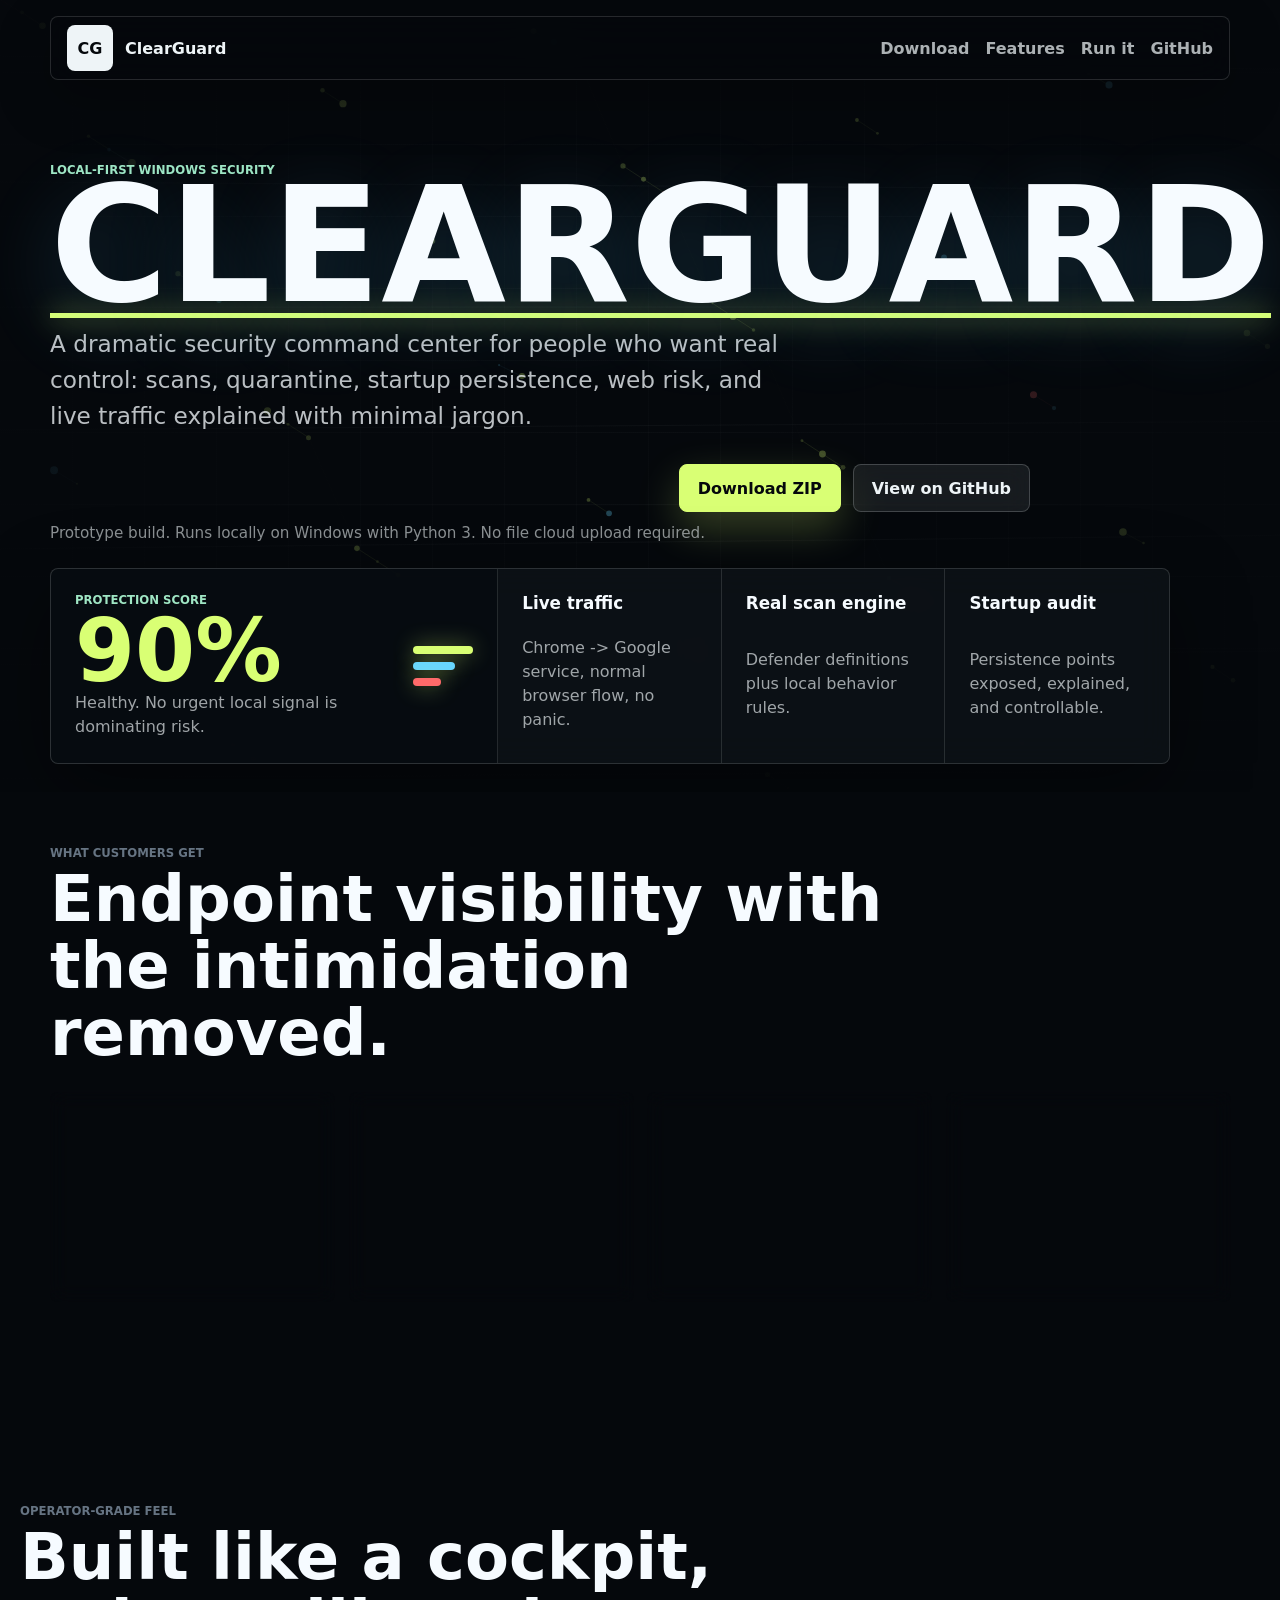
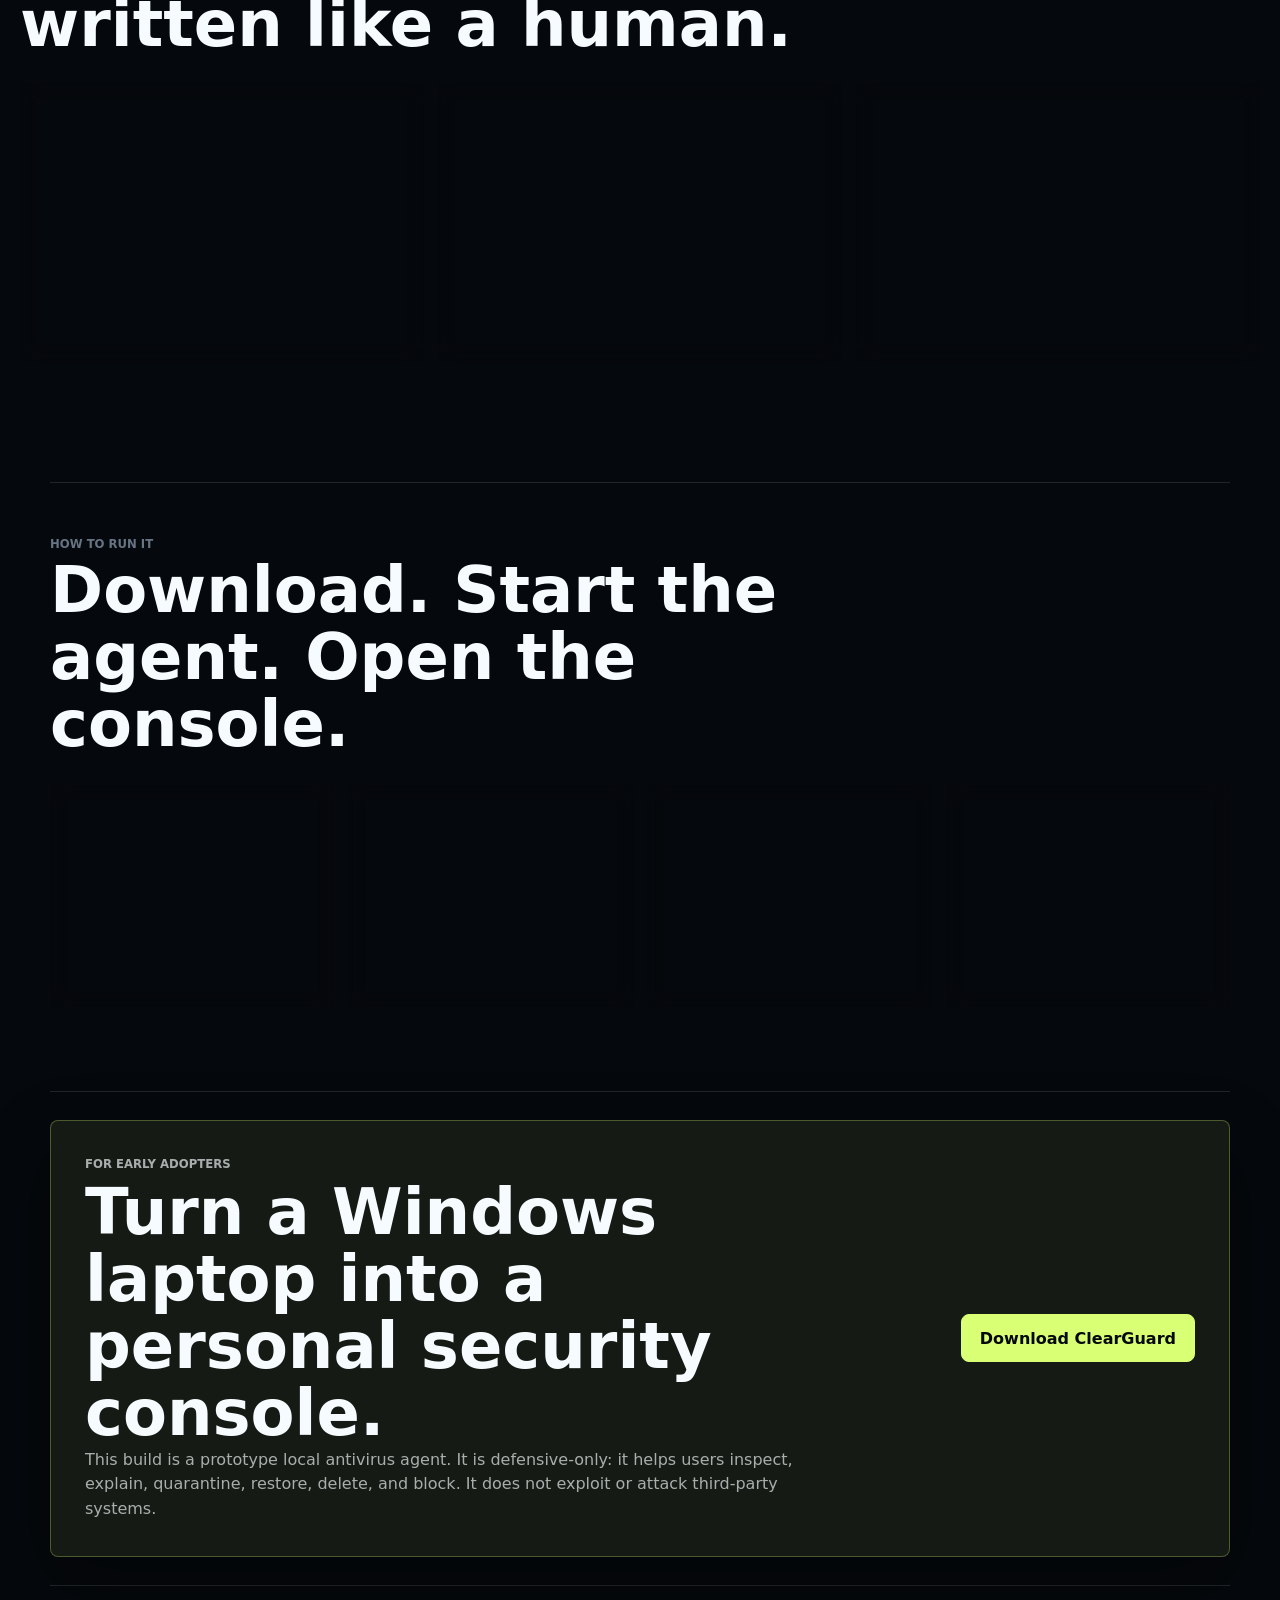
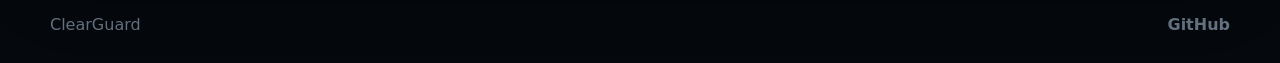
==== commit 33fd65d7: "ui" ====
--- a/index.html
+++ b/index.html
@@ -7,7 +7,7 @@
     <title>ClearGuard - Antivirus normal people can control</title>
     <meta
       name="description"
-      content="ClearGuard is a local Windows antivirus console that explains scans, quarantine, and network traffic in plain English. Real malware detection, live traffic visibility, and startup audit."
+      content="ClearGuard is a local Windows antivirus console that explains scans, quarantine, and network traffic with minimal jargon. Real malware detection, live traffic visibility, and startup audit."
     >
     <meta name="keywords" content="antivirus, malware detection, Windows security, local antivirus, endpoint protection, network traffic monitoring, startup audit">
     <meta name="author" content="ClearGuard">
@@ -28,8 +28,9 @@
     <meta name="twitter:image" content="extension/icons/icon128.png">
     
     <!-- Favicon -->
-    <link rel="icon" type="image/png" href="extension/icons/icon128.png" sizes="128x128">
-    <link rel="apple-touch-icon" href="extension/icons/icon128.png">
+    <link rel="icon" type="image/svg+xml" href="favicon.svg">
+    <link rel="icon" type="image/png" href="favicon.svg" sizes="128x128">
+    <link rel="apple-touch-icon" href="favicon.svg">
     
     <link rel="stylesheet" href="styles.css">
     
@@ -39,7 +40,7 @@
       "@context": "https://schema.org",
       "@type": "SoftwareApplication",
       "name": "ClearGuard",
-      "description": "A local Windows antivirus console that explains scans, quarantine, and network traffic in plain English.",
+      "description": "A local Windows antivirus console that explains scans, quarantine, and network traffic with minimal jargon.",
       "url": "https://github.com/Javen05/antivirus",
       "applicationCategory": "UtilitiesApplication",
       "operatingSystem": "Windows",
@@ -79,7 +80,7 @@
           <h1><span class="word-pop">ClearGuard</span></h1>
           <p>
             A dramatic security command center for people who want real control: scans, quarantine,
-            startup persistence, web risk, and live traffic explained in plain English.
+            startup persistence, web risk, and live traffic explained with minimal jargon.
           </p>
           <div class="hero-actions">
             <a class="primary-link" href="https://github.com/Javen05/antivirus/archive/refs/heads/main.zip">Download ZIP</a>
@@ -126,7 +127,7 @@
         <div class="feature-grid">
           <article>
             <h3>Real malware engine</h3>
-            <p>Uses Microsoft Defender custom scans for maintained malware detection, then explains the result in plain English.</p>
+            <p>Uses Microsoft Defender custom scans for maintained malware detection, then explains the result with minimal jargon.</p>
           </article>
           <article>
             <h3>Live traffic visibility</h3>
